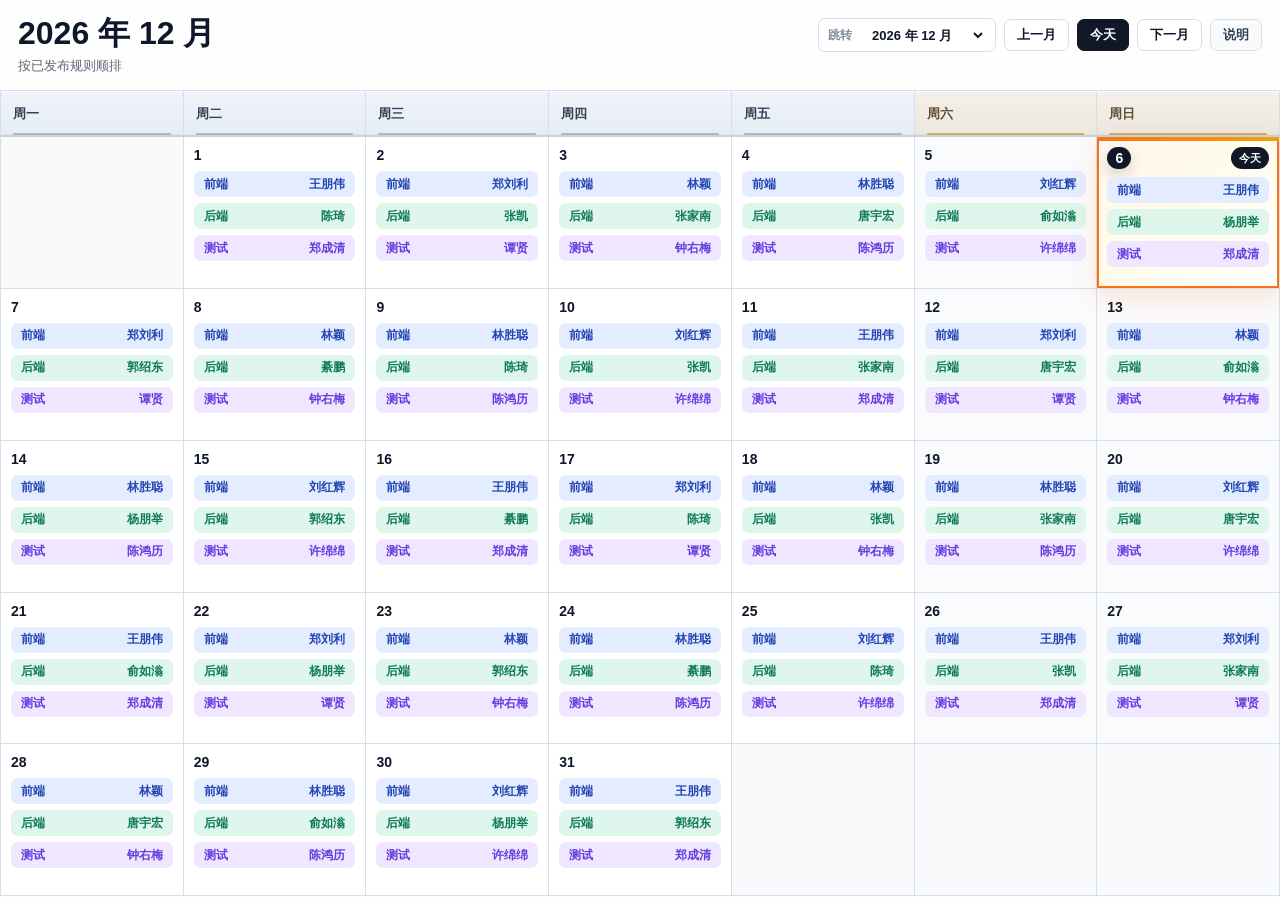
==== index.html @ 2fa2f84f "fix: align organization page copy" ====
<!DOCTYPE html>
<html lang="zh-CN">
<head>
  <meta charset="UTF-8" />
  <meta name="viewport" content="width=device-width, initial-scale=1.0" />
  <link rel="icon" href="./favicon.svg" type="image/svg+xml" />
  <title>值班排班工作台</title>
  <style>
    :root {
      --bg: #edf2f7;
      --surface: #ffffff;
      --line: #d7dee7;
      --ink: #0f172a;
      --sub: #5b6677;
      --muted: #8190a4;
      --primary: #1f5eff;
      --primary-soft: #e4ecff;
      --success: #12966a;
      --success-soft: #def6ec;
      --violet: #7b4fe0;
      --violet-soft: #eee7ff;
      --amber: #bd7600;
      --amber-soft: #fff0d3;
      --danger: #c2413c;
      --danger-soft: #ffe4e1;
      --radius: 8px;
      --shadow: 0 8px 24px rgba(15, 23, 42, 0.06);
    }

    * { box-sizing: border-box; }

    html, body { min-height: 100%; }

    body {
      margin: 0;
      background: var(--bg);
      color: var(--ink);
      font-family: -apple-system, BlinkMacSystemFont, "PingFang SC", "Hiragino Sans GB", "Microsoft YaHei", sans-serif;
      letter-spacing: 0;
    }

    button, input, select, textarea {
      font: inherit;
      letter-spacing: 0;
    }

    button {
      min-height: 32px;
      border: 1px solid var(--line);
      border-radius: 7px;
      padding: 0 12px;
      background: #fff;
      color: var(--ink);
      font-size: 13px;
      font-weight: 700;
      cursor: pointer;
      white-space: nowrap;
      transition: background-color 160ms ease, border-color 160ms ease, color 160ms ease;
    }

    button:hover { background: #f6f8fb; border-color: #c7d0dd; }
    button:focus-visible, input:focus-visible, select:focus-visible, textarea:focus-visible {
      outline: 2px solid rgba(31, 94, 255, 0.34);
      outline-offset: 2px;
    }

    button.primary { background: #101828; border-color: #101828; color: #fff; }
    button.primary:hover { background: #1d2939; border-color: #1d2939; }
    button.success { background: #0f9f6e; border-color: #0f9f6e; color: #fff; }
    button.success:hover { background: #0d875f; border-color: #0d875f; }
    button:disabled {
      cursor: not-allowed;
      opacity: 0.48;
    }
    button:disabled:hover {
      background: inherit;
      border-color: var(--line);
    }
    button.loading {
      display: inline-flex;
      align-items: center;
      justify-content: center;
      gap: 8px;
      opacity: 0.78;
    }
    button.loading::before {
      content: "";
      width: 12px;
      height: 12px;
      border: 2px solid rgba(255, 255, 255, 0.42);
      border-top-color: #fff;
      border-radius: 999px;
      animation: spin 800ms linear infinite;
    }
    button.primary.loading:disabled,
    button.primary.loading:disabled:hover {
      background: #101828;
      border-color: #101828;
      color: #fff;
    }
    @keyframes spin {
      to { transform: rotate(360deg); }
    }
    @media (prefers-reduced-motion: reduce) {
      button.loading::before { animation: none; }
    }

    input, select, textarea {
      width: 100%;
      border: 1px solid var(--line);
      border-radius: 7px;
      background: #fff;
      color: var(--ink);
      font-size: 13px;
      outline: none;
    }

    input, select { height: 34px; padding: 0 10px; }
    textarea { min-height: 86px; padding: 9px 10px; line-height: 1.5; resize: vertical; }
    label { display: block; margin: 0 0 6px; color: var(--muted); font-size: 12px; font-weight: 700; }

    .wrap {
      width: 100%;
      max-width: none;
      min-height: 100dvh;
      margin: 0 auto;
      padding: 16px clamp(12px, 1.4vw, 22px);
    }

    .topbar {
      position: sticky;
      top: 12px;
      z-index: 20;
      display: flex;
      align-items: center;
      justify-content: space-between;
      gap: 16px;
      min-height: 60px;
      margin-bottom: 12px;
      padding: 14px 18px;
      border: 1px solid var(--line);
      border-radius: 12px;
      background: rgba(255, 255, 255, 0.94);
      box-shadow: var(--shadow);
      backdrop-filter: blur(10px);
    }

    .brand { display: flex; align-items: center; gap: 12px; min-width: 0; }
    .brand-mark {
      width: 30px;
      height: 30px;
      border-radius: 8px;
      display: grid;
      place-items: center;
      background: #101828;
      color: #fff;
      font-size: 12px;
      font-weight: 800;
      flex: 0 0 auto;
    }
    .brand-text { min-width: 0; }
    .brand-text .title { font-size: 17px; font-weight: 800; line-height: 1.1; }
    .brand-text .sub { margin-top: 3px; font-size: 12px; color: var(--sub); line-height: 1.35; }

    .topbar-status {
      display: flex;
      align-items: center;
      justify-content: flex-end;
      gap: 8px;
      flex-wrap: wrap;
    }

    .chip {
      height: 30px;
      padding: 0 11px;
      border-radius: 999px;
      border: 1px solid var(--line);
      background: #fff;
      display: inline-flex;
      align-items: center;
      gap: 6px;
      font-size: 12px;
      color: var(--sub);
      white-space: nowrap;
    }
    .chip strong { color: var(--ink); }
    .chip.primary { background: #eef4ff; border-color: #ccdbff; color: #2f58c7; }
    .chip.success { background: #eefbf5; border-color: #caedd9; color: #0f7e58; }
    .chip.warn { background: var(--amber-soft); border-color: #f4dc9e; color: #9a6600; }
    .chip.danger { background: var(--danger-soft); border-color: #f2b7b3; color: var(--danger); }
    .chip-button { cursor: pointer; }
    .chip-button:hover { background: #f6f8fb; border-color: #c7d0dd; }
    .chip-button.primary:hover { background: #e6efff; border-color: #b9ccff; color: #244bb4; }
    .chip-button.success:hover { background: #e4f8ee; border-color: #b8e5cd; color: #0b704e; }
    .chip-button.warn:hover { background: #ffe9b8; border-color: #edcb79; color: #805200; }
    .admin-only, .nav-link.admin-nav, #manageDetails { display: none; }
    body.admin-mode .admin-only { display: inline-flex; }
    body.admin-mode .nav-link.admin-nav { display: flex; }
    body.admin-mode #manageDetails { display: block; }

    .layout {
      display: grid;
      grid-template-columns: minmax(0, 1fr);
      gap: 12px;
      align-items: start;
    }
    body.admin-mode .layout { grid-template-columns: 224px minmax(0, 1fr); }

    .panel, .card {
      border: 1px solid var(--line);
      border-radius: var(--radius);
      background: rgba(255, 255, 255, 0.92);
      box-shadow: var(--shadow);
      overflow: hidden;
      min-width: 0;
    }

    .side {
      display: none;
      position: sticky;
      top: 88px;
    }
    body.admin-mode .side { display: block; }

    body:not(.admin-mode) .topbar { display: none; }
    body:not(.admin-mode) .wrap { padding: 0; }
    body:not(.admin-mode) .main { gap: 0; }
    body:not(.admin-mode) .schedule-shell {
      min-height: 100dvh;
      border: 0;
      border-radius: 0;
      box-shadow: none;
    }
    body:not(.admin-mode) .calendar-grid {
      min-height: calc(100dvh - 94px);
    }
    body:not(.admin-mode) .day-cell {
      min-height: max(118px, calc((100dvh - 142px) / var(--calendar-weeks)));
    }

    .section {
      padding: 13px 13px 12px;
      border-bottom: 1px solid #e3e8ef;
    }
    .section:last-child { border-bottom: 0; }
    .section-title {
      margin: 0 0 8px;
      color: var(--muted);
      font-size: 12px;
      font-weight: 800;
    }

    .nav { display: grid; gap: 6px; }
    .nav-link {
      width: 100%;
      height: 36px;
      border: 1px solid transparent;
      background: transparent;
      display: flex;
      align-items: center;
      justify-content: space-between;
      color: var(--ink);
      font-size: 13px;
      font-weight: 700;
    }
    .nav-link strong { color: var(--sub); font-weight: 700; }
    .nav-link.active { background: #f1f5fb; border-color: #d9e2ef; }

    .mini-grid { display: grid; gap: 8px; }
    .mini-row {
      display: flex;
      align-items: center;
      justify-content: space-between;
      gap: 10px;
      color: var(--sub);
      font-size: 13px;
      line-height: 1.35;
    }
    .mini-row strong { color: var(--ink); }

    .field-grid {
      display: grid;
      grid-template-columns: 1fr 1fr;
      gap: 10px;
      margin-bottom: 10px;
    }

    .action-grid { display: grid; gap: 8px; }
    .button-row { display: flex; flex-wrap: wrap; gap: 8px; }

    details.config { border-top: 1px solid #e3e8ef; }
    details.config summary {
      list-style: none;
      cursor: pointer;
      padding: 12px 13px;
      color: var(--ink);
      font-size: 13px;
      font-weight: 800;
      display: flex;
      align-items: center;
      justify-content: space-between;
    }
    details.config summary::-webkit-details-marker { display: none; }
    details.config summary::after { content: "展开"; color: var(--sub); font-size: 12px; font-weight: 700; }
    details.config[open] summary::after { content: "收起"; }

    .config-tip {
      margin: 0 13px 12px;
      padding: 10px 11px;
      border: 1px solid #d5e3ff;
      border-radius: var(--radius);
      background: #f5f8ff;
      color: #395783;
      font-size: 12px;
      line-height: 1.5;
    }

    .team-box {
      margin: 0 13px 12px;
      padding: 11px;
      border: 1px solid #dfe5ee;
      border-radius: var(--radius);
      background: #fbfcfe;
    }
    .team-box h3 { margin: 0 0 10px; font-size: 13px; line-height: 1.2; }
    .team-box label:not(:first-of-type) { margin-top: 8px; }

    .manage-workbench {
      display: none;
      overflow: visible;
      scroll-margin-top: 96px;
    }
    .manage-workbench.visible { display: block; }
    .confirm-workbench {
      display: none;
      overflow: visible;
      scroll-margin-top: 96px;
    }
    .confirm-workbench.visible { display: block; }
    .team-config {
      padding: 14px;
      display: grid;
      gap: 14px;
    }
    .team-config-head {
      display: flex;
      align-items: flex-start;
      justify-content: space-between;
      gap: 16px;
      padding-bottom: 12px;
      border-bottom: 1px solid #e3e8ef;
    }
    .team-config-head h2 {
      margin: 0;
      font-size: 18px;
      line-height: 1.2;
    }
    .team-config-head p {
      margin: 5px 0 0;
      max-width: 72ch;
      color: var(--sub);
      font-size: 13px;
      line-height: 1.5;
    }
    .team-config-actions {
      display: flex;
      align-items: center;
      justify-content: flex-end;
      gap: 8px;
      flex-wrap: wrap;
      flex: 0 0 auto;
    }
    .team-editor-grid {
      display: grid;
      grid-template-columns: repeat(3, minmax(0, 1fr));
      gap: 12px;
    }
    .team-editor {
      border: 1px solid #dfe5ee;
      border-radius: var(--radius);
      background: #fbfcfe;
      min-width: 0;
      overflow: hidden;
    }
    .team-editor-head {
      display: flex;
      align-items: center;
      justify-content: space-between;
      gap: 10px;
      padding: 12px;
      border-bottom: 1px solid #e5ebf2;
      background: #fff;
    }
    .team-title-wrap {
      display: flex;
      align-items: center;
      gap: 8px;
      min-width: 0;
    }
    .team-index {
      width: 24px;
      height: 24px;
      border-radius: 999px;
      display: grid;
      place-items: center;
      background: #101828;
      color: #fff;
      font-size: 12px;
      font-weight: 800;
      flex: 0 0 auto;
    }
    .team-title {
      overflow: hidden;
      color: var(--ink);
      font-size: 14px;
      font-weight: 800;
      line-height: 1.2;
      text-overflow: ellipsis;
      white-space: nowrap;
    }
    .team-count {
      height: 24px;
      padding: 0 8px;
      border: 1px solid #dfe5ee;
      border-radius: 999px;
      display: inline-flex;
      align-items: center;
      color: var(--sub);
      background: #f8fafc;
      font-size: 12px;
      font-weight: 800;
      white-space: nowrap;
    }
    .team-editor-body {
      padding: 12px;
      display: grid;
      gap: 11px;
    }
    .team-form-grid {
      display: grid;
      grid-template-columns: minmax(0, 1fr) minmax(128px, 0.7fr);
      gap: 10px;
    }
    .member-field { display: grid; gap: 7px; }
    .member-field textarea { display: none; }  /* 隐藏，仅作数据载体；编辑走下面的结构化列表 */
    .member-preview { display: block; border: 1px solid #e2e8f1; border-radius: 10px; background: #fff; }
    .mrow {
      display: grid; grid-template-columns: auto 1fr auto; align-items: center; gap: 6px 6px;
      padding: 7px 8px 7px 2px; border-bottom: 1px solid #eef1f5; transition: background .12s, opacity .12s;
    }
    .mrow:hover { background: #fafbfd; }
    .mrow.dragging { opacity: .4; }
    .mrow.drag-over { box-shadow: inset 0 2px 0 var(--brand, #1f5eff); }
    .mrow-grip {
      width: 22px; align-self: stretch; display: grid; place-items: center;
      color: #ccd4e0; cursor: grab; font-size: 13px; user-select: none;
    }
    .mrow-grip:active { cursor: grabbing; }
    .mrow:hover .mrow-grip { color: #8896a8; }
    .mrow-main { display: flex; align-items: center; gap: 8px; min-width: 0; }
    .mrow-order {
      width: 18px; height: 18px; border-radius: 999px; flex: 0 0 auto;
      background: #eef4ff; color: #2f58c7; font-size: 11px; font-weight: 800;
      display: grid; place-items: center;
    }
    .mrow-name {
      flex: 1 1 auto; min-width: 40px; width: 40px; border: none; background: transparent;
      font-size: 14px; font-weight: 600; color: var(--ink); padding: 2px 0; text-overflow: ellipsis;
    }
    .mrow-name:focus { outline: none; box-shadow: inset 0 -1px 0 var(--brand, #1f5eff); }
    .mrow-id {
      flex: 0 0 auto; font-size: 11px; font-weight: 700; padding: 2px 8px; border-radius: 999px;
      border: 1px solid #d7dee7; background: #f4f7fb; color: #8090a3; cursor: pointer; white-space: nowrap;
      transition: background .15s, color .15s, border-color .15s;
    }
    .mrow-id.on { background: #def6ec; border-color: #b7e6d2; color: #12966a; }
    .mrow-del {
      width: 26px; height: 26px; border-radius: 6px; border: 1px solid transparent;
      background: transparent; cursor: pointer; color: #8896a8; font-size: 13px; line-height: 1;
      display: grid; place-items: center; transition: background .12s, color .12s;
    }
    .mrow-del:hover { background: #fbecec; color: #c0392b; }
    .mrow-id-edit { grid-column: 1 / -1; padding-left: 28px; }
    .mrow-id-edit[hidden] { display: none; }
    .mrow-oid {
      width: 100%; box-sizing: border-box; font-size: 12px;
      font-family: ui-monospace, SFMono-Regular, Menlo, monospace;
      padding: 5px 8px; border: 1px solid #d7dee7; border-radius: 6px; color: #5b6577;
    }
    .mrow-empty { padding: 16px 12px; text-align: center; color: #8090a3; font-size: 13px; }
    .mrow-add { display: flex; gap: 6px; padding: 9px 8px; }
    .mrow-addname { flex: 1; min-width: 0; font-size: 13px; padding: 7px 10px; border: 1px solid #d7dee7; border-radius: 7px; }
    .mrow-addname:focus { outline: none; border-color: var(--brand, #1f5eff); box-shadow: 0 0 0 3px rgba(31,94,255,.1); }
    .mrow-addbtn {
      font-size: 13px; font-weight: 700; padding: 7px 16px; border-radius: 7px; white-space: nowrap;
      border: 1px solid var(--brand, #1f5eff); background: var(--brand, #1f5eff); color: #fff; cursor: pointer;
      transition: background .12s;
    }
    .mrow-addbtn:hover { background: #1a52e0; }
    .member-chip {
      min-height: 24px;
      max-width: 100%;
      padding: 3px 8px 3px 4px;
      border: 1px solid #dfe5ee;
      border-radius: 999px;
      background: #fff;
      display: inline-flex;
      align-items: center;
      gap: 6px;
      color: var(--ink);
      font-size: 12px;
      font-weight: 700;
      line-height: 1.2;
    }
    .member-order {
      width: 17px;
      height: 17px;
      border-radius: 999px;
      display: grid;
      place-items: center;
      background: #eef4ff;
      color: #2f58c7;
      font-size: 11px;
      font-weight: 800;
      flex: 0 0 auto;
    }
    .member-id-mark {
      padding: 2px 5px;
      border-radius: 999px;
      background: #e7f7ef;
      color: #0f7b55;
      font-size: 10px;
      font-weight: 800;
    }
    .empty-preview {
      color: var(--muted);
      font-size: 12px;
      line-height: 1.5;
    }
    .inline-help {
      margin: 0;
      color: var(--muted);
      font-size: 12px;
      line-height: 1.45;
    }
    .status-strip {
      min-height: 38px;
      padding: 9px 11px;
      border: 1px solid #f4dc9e;
      border-radius: var(--radius);
      background: var(--amber-soft);
      color: #805200;
      display: flex;
      align-items: center;
      justify-content: space-between;
      gap: 12px;
      font-size: 12px;
      line-height: 1.45;
    }
    .status-strip strong { color: #5f3b00; }
    .status-strip.success {
      border-color: #caedd9;
      background: #eefbf5;
      color: #0f7e58;
    }
    .status-strip.success strong { color: #0b704e; }
    .status-strip.danger {
      border-color: #f2b7b3;
      background: var(--danger-soft);
      color: var(--danger);
    }
    .status-strip.danger strong { color: var(--danger); }
    .confirm-layout {
      padding: 14px;
      display: grid;
      grid-template-columns: minmax(0, 1fr) 286px;
      gap: 14px;
      align-items: start;
    }
    .confirm-main {
      display: grid;
      gap: 12px;
      min-width: 0;
    }
    .confirm-head {
      display: flex;
      align-items: flex-start;
      justify-content: space-between;
      gap: 16px;
      padding-bottom: 12px;
      border-bottom: 1px solid #e3e8ef;
    }
    .confirm-head h2 {
      margin: 0;
      font-size: 18px;
      line-height: 1.2;
    }
    .confirm-head p {
      margin: 5px 0 0;
      max-width: 68ch;
      color: var(--sub);
      font-size: 13px;
      line-height: 1.5;
    }
    .confirm-grid {
      display: grid;
      grid-template-columns: 330px minmax(0, 1fr);
      gap: 12px;
      align-items: start;
    }
    .review-box, .publish-box {
      border: 1px solid #dfe5ee;
      border-radius: var(--radius);
      background: #fbfcfe;
      overflow: hidden;
      min-width: 0;
    }
    .review-box h3, .publish-box h3 {
      margin: 0;
      padding: 12px;
      border-bottom: 1px solid #e5ebf2;
      background: #fff;
      font-size: 14px;
      line-height: 1.2;
    }
    .review-body, .publish-body {
      padding: 12px;
      display: grid;
      gap: 10px;
    }
    .team-review {
      display: grid;
      gap: 8px;
    }
    .team-review-row {
      padding: 9px 0;
      border-bottom: 1px solid #edf1f5;
      display: grid;
      gap: 5px;
    }
    .team-review-row:last-child { border-bottom: 0; }
    .team-review-row strong {
      display: flex;
      align-items: center;
      justify-content: space-between;
      gap: 8px;
      font-size: 13px;
    }
    .team-review-row span {
      color: var(--sub);
      font-size: 12px;
      line-height: 1.45;
    }
    .mini-calendar {
      display: grid;
      grid-template-columns: repeat(7, minmax(0, 1fr));
      border-top: 1px solid var(--line);
      border-left: 1px solid var(--line);
      background: #fff;
    }
    .mini-calendar-head, .mini-calendar-cell {
      border-right: 1px solid var(--line);
      border-bottom: 1px solid var(--line);
      min-width: 0;
    }
    .mini-calendar-head {
      padding: 7px 6px;
      background: #f5f7fa;
      color: var(--muted);
      text-align: center;
      font-size: 11px;
      font-weight: 800;
    }
    .mini-calendar-cell {
      min-height: 58px;
      padding: 6px;
      color: var(--sub);
      font-size: 11px;
      line-height: 1.35;
    }
    .mini-calendar-cell.empty { background: #f8fafc; }
    .mini-calendar-empty {
      grid-column: 1 / -1;
      min-height: 150px;
      padding: 28px 16px;
      border-right: 1px solid var(--line);
      border-bottom: 1px solid var(--line);
      display: grid;
      place-items: center;
      color: var(--muted);
      font-size: 13px;
      text-align: center;
      line-height: 1.5;
    }
    .mini-calendar-cell strong {
      display: block;
      margin-bottom: 3px;
      color: var(--ink);
      font-size: 12px;
    }
    .mini-calendar-lines {
      display: grid;
      gap: 2px;
    }
    .publish-note {
      margin: 0;
      color: var(--sub);
      font-size: 12px;
      line-height: 1.5;
    }

    .message {
      display: none;
      margin-top: 10px;
      padding: 9px 10px;
      border-radius: 7px;
      font-size: 12px;
      line-height: 1.45;
    }
    .message.info { color: #1d4ed8; background: #eef4ff; border: 1px solid #d5e3ff; }
    .message.error { color: #9f1f18; background: #fff1f0; border: 1px solid #ffc8c3; }
    .message.ok { color: #0e6f4f; background: #eefbf5; border: 1px solid #c4ecd9; }

    .main {
      display: grid;
      gap: 12px;
      min-width: 0;
    }

    .schedule-shell {
      min-height: calc(100dvh - 104px);
      display: flex;
      flex-direction: column;
      overflow: hidden;
    }

    .main-header {
      padding: 16px 18px 14px;
      display: flex;
      align-items: flex-start;
      justify-content: space-between;
      gap: 16px;
    }
    .main-header h1 {
      margin: 0;
      font-size: 32px;
      line-height: 1.1;
      letter-spacing: 0;
    }
    .main-header p {
      margin: 6px 0 0;
      color: var(--sub);
      font-size: 13px;
      line-height: 1.45;
    }
    .header-controls {
      display: flex;
      align-items: center;
      justify-content: flex-end;
      gap: 8px;
      flex-wrap: wrap;
      padding-top: 2px;
    }
    .principles-button {
      background: #f8fafc;
      color: #334155;
    }
    .principles-button:hover {
      background: #eef4ff;
      border-color: #c8d8ff;
      color: #244bb4;
    }
    .month-jump {
      display: inline-flex;
      align-items: center;
      gap: 8px;
      min-height: 34px;
      padding: 0 9px;
      border: 1px solid var(--line);
      border-radius: 7px;
      background: #fff;
      color: var(--muted);
      font-size: 12px;
      font-weight: 800;
    }
    .month-jump select {
      width: 126px;
      height: 30px;
      padding: 0 8px;
      border: 0;
      background: transparent;
      color: var(--ink);
      font-weight: 700;
    }

    .schedule-shell .calendar-scroll {
      flex: 1;
      min-height: 0;
    }

    .calendar-grid {
      --calendar-weeks: 6;
      display: grid;
      grid-template-columns: repeat(7, minmax(0, 1fr));
      min-height: calc(100dvh - 206px);
      border-top: 1px solid var(--line);
      border-left: 1px solid var(--line);
      background: #fff;
    }
    .week-head, .day-cell {
      border-right: 1px solid var(--line);
      border-bottom: 1px solid var(--line);
    }
    .week-head {
      position: relative;
      min-height: 46px;
      padding: 13px 12px 11px;
      border-bottom: 2px solid #c7d2df;
      background: linear-gradient(180deg, #eef3f8 0%, #e6edf5 100%);
      color: #344256;
      display: flex;
      align-items: center;
      font-size: 13px;
      font-weight: 900;
      box-shadow: inset 0 1px 0 rgba(255, 255, 255, 0.82), inset 0 -1px 0 rgba(15, 23, 42, 0.04);
    }
    .week-head::after {
      content: "";
      position: absolute;
      left: 12px;
      right: 12px;
      bottom: 0;
      height: 2px;
      border-radius: 999px;
      background: #516173;
      opacity: 0.36;
    }
    .week-head.weekend {
      background: linear-gradient(180deg, #f4f0e8 0%, #ece7df 100%);
      color: #614d35;
    }
    .week-head.weekend::after {
      background: #bd7600;
      opacity: 0.52;
    }
    .day-cell {
      position: relative;
      min-height: max(110px, calc((100dvh - 252px) / var(--calendar-weeks)));
      padding: 10px;
      background: #fff;
    }
    .day-cell.empty { background: #f8fafc; }
    .day-cell.weekend { background: #fafbfd; }
    .day-cell.today {
      z-index: 1;
      background: linear-gradient(135deg, #fff7ed 0%, #fffbeb 46%, #ffffff 100%);
      box-shadow: inset 0 0 0 2px #f97316, 0 10px 24px rgba(249, 115, 22, 0.16);
    }
    .day-cell.today::before {
      content: "";
      position: absolute;
      top: 0;
      left: 0;
      right: 0;
      height: 4px;
      background: linear-gradient(90deg, #f97316, #f59e0b);
    }
    .day-num {
      display: flex;
      align-items: center;
      justify-content: space-between;
      gap: 8px;
      margin-bottom: 8px;
      font-size: 14px;
      font-weight: 800;
      color: var(--ink);
    }
    .day-cell.today .day-num { color: #7c2d12; }
    .day-cell.today .day-num > span:first-child {
      min-width: 24px;
      height: 22px;
      padding: 0 7px;
      display: inline-flex;
      align-items: center;
      justify-content: center;
      border-radius: 999px;
      background: #101828;
      color: #fff;
      box-shadow: 0 5px 14px rgba(16, 24, 40, 0.18);
    }
    .today-tag {
      display: inline-flex;
      align-items: center;
      justify-content: center;
      height: 22px;
      padding: 0 8px;
      border-radius: 999px;
      background: #101828;
      color: #fff;
      font-size: 11px;
      font-weight: 800;
    }
    .duty-list { display: grid; gap: 6px; }
    .pill {
      min-height: 26px;
      border-radius: 7px;
      padding: 0 10px;
      display: flex;
      align-items: center;
      justify-content: space-between;
      gap: 8px;
      font-size: 12px;
      font-weight: 800;
      white-space: nowrap;
      overflow: hidden;
    }
    .pill span:last-child {
      overflow: hidden;
      text-overflow: ellipsis;
    }

    .admin-summary { display: none; }

    .summary-panel {
      padding: 12px 13px;
    }
    .summary-panel h2 {
      margin: 0 0 10px;
      font-size: 14px;
      line-height: 1.2;
    }

    .summary-table {
      width: 100%;
      border-collapse: collapse;
      font-size: 12px;
    }
    .summary-table td {
      padding: 8px 0;
      border-bottom: 1px solid #edf1f5;
      color: var(--sub);
      vertical-align: top;
    }
    .summary-table td:first-child { width: 84px; color: var(--ink); font-weight: 800; }
    .summary-table td:last-child {
      color: var(--ink);
    }
    .summary-table tr:last-child td { border-bottom: 0; }
    .summary-members {
      display: flex;
      flex-wrap: wrap;
      gap: 6px;
      justify-content: flex-start;
    }
    .summary-member {
      min-height: 24px;
      padding: 3px 8px;
      border: 1px solid #dfe5ee;
      border-radius: 999px;
      background: #f8fafc;
      display: inline-flex;
      align-items: center;
      gap: 7px;
      color: var(--sub);
      font-size: 12px;
      line-height: 1.2;
      white-space: nowrap;
    }
    .summary-member strong { color: var(--ink); }

    .hint {
      margin: 0 0 8px;
      color: var(--sub);
      font-size: 12px;
      line-height: 1.45;
    }
    .status-line, .rail-item {
      display: flex;
      align-items: center;
      justify-content: space-between;
      gap: 10px;
      padding: 8px 0;
      border-bottom: 1px solid #edf1f5;
      color: var(--sub);
      font-size: 12px;
      line-height: 1.4;
    }
    .status-line:last-child, .rail-item:last-child { border-bottom: 0; }
    .status-line strong, .rail-item strong { color: var(--ink); }
    .dot {
      width: 8px;
      height: 8px;
      border-radius: 999px;
      display: inline-block;
      margin-right: 8px;
      vertical-align: middle;
    }
    .note {
      display: flex;
      align-items: flex-start;
      gap: 8px;
      padding: 6px 0;
      color: var(--sub);
      font-size: 12px;
      line-height: 1.45;
    }
    .bullet {
      width: 7px;
      height: 7px;
      border-radius: 999px;
      margin-top: 5px;
      flex: 0 0 auto;
    }
    .blue { background: var(--primary); }
    .green { background: var(--success); }
    .violet { background: var(--violet); }
    .amber { background: var(--amber); }

    .about {
      display: none;
      padding: 20px;
      line-height: 1.7;
      color: var(--sub);
      font-size: 14px;
    }
    .about.visible { display: block; }
    .about h2 { margin: 0 0 10px; color: var(--ink); font-size: 22px; line-height: 1.2; }
    .about h3 { margin: 18px 0 8px; color: var(--ink); font-size: 15px; }
    .about p { margin: 0 0 10px; max-width: 72ch; }
    .about ul { margin: 0 0 12px; padding-left: 1.2em; max-width: 78ch; }
    .about a {
      color: #1f5eff;
      font-weight: 800;
      text-decoration: none;
    }
    .about a:hover { text-decoration: underline; }
    .about code {
      padding: 2px 5px;
      border-radius: 5px;
      background: #f1f5fb;
      color: var(--ink);
    }

    .principles-dialog {
      width: min(660px, calc(100vw - 32px));
      max-height: min(760px, calc(100dvh - 48px));
      border: 1px solid #cfd8e6;
      border-radius: 12px;
      padding: 0;
      background: #ffffff;
      color: var(--ink);
      box-shadow: 0 24px 72px rgba(15, 23, 42, 0.28);
      overflow: hidden;
    }
    .principles-dialog::backdrop {
      background: rgba(15, 23, 42, 0.42);
      backdrop-filter: blur(2px);
    }
    .principles-dialog-head {
      padding: 18px 20px 15px;
      border-bottom: 1px solid #e4ebf4;
      background: linear-gradient(180deg, #f8fbff 0%, #eef4fb 100%);
      display: flex;
      align-items: flex-start;
      justify-content: space-between;
      gap: 16px;
    }
    .principles-kicker {
      display: block;
      margin-bottom: 6px;
      color: #526071;
      font-size: 12px;
      font-weight: 900;
    }
    .principles-dialog h2 {
      margin: 0;
      font-size: 24px;
      line-height: 1.15;
      letter-spacing: 0;
    }
    .principles-dialog-close {
      width: 34px;
      min-height: 34px;
      padding: 0;
      border-radius: 999px;
      font-size: 20px;
      line-height: 1;
    }
    .principles-dialog-body {
      padding: 18px 20px 20px;
      display: grid;
      gap: 16px;
      overflow: auto;
      max-height: calc(min(760px, 100dvh - 48px) - 78px);
    }
    .principles-dialog section {
      padding-left: 14px;
      border-left: 3px solid #9bbcff;
    }
    .principles-dialog section:nth-child(2) { border-left-color: #19a974; }
    .principles-dialog section:nth-child(3) { border-left-color: #a78bfa; }
    .principles-dialog h3 {
      margin: 0 0 7px;
      color: var(--ink);
      font-size: 15px;
      line-height: 1.25;
    }
    .principles-dialog p {
      margin: 0;
      color: var(--sub);
      font-size: 13px;
      line-height: 1.65;
    }
    .principles-dialog p + p { margin-top: 7px; }
    .principles-dialog code {
      padding: 2px 5px;
      border-radius: 5px;
      background: #eef4fb;
      color: var(--ink);
      font-size: 12px;
    }
    .toast {
      position: fixed;
      right: 22px;
      bottom: 22px;
      z-index: 80;
      min-width: 128px;
      max-width: min(360px, calc(100vw - 44px));
      padding: 11px 14px;
      border: 1px solid #c4ecd9;
      border-radius: var(--radius);
      background: #eefbf5;
      color: #0e6f4f;
      box-shadow: 0 12px 28px rgba(15, 23, 42, 0.16);
      font-size: 13px;
      font-weight: 800;
      opacity: 0;
      transform: translateY(10px);
      pointer-events: none;
      transition: opacity 160ms ease, transform 160ms ease;
    }
    .toast.visible { opacity: 1; transform: translateY(0); }
    .toast.error { border-color: #ffc8c3; background: #fff1f0; color: #9f1f18; }

    @media (max-width: 1280px) {
      .layout, body.admin-mode .layout, body.admin-mode.confirm-mode .layout { grid-template-columns: 1fr; }
      .side, .inspector { position: static; }
      .team-editor-grid { grid-template-columns: repeat(2, minmax(0, 1fr)); }
      .confirm-layout, .confirm-grid { grid-template-columns: 1fr; }
    }

    @media (max-width: 760px) {
      body { overflow-x: hidden; }
      .wrap { padding: 10px; }
      .topbar { position: static; align-items: flex-start; flex-direction: column; }
      .topbar-status { width: 100%; justify-content: flex-start; }
      .chip { max-width: 100%; }
      .field-grid { grid-template-columns: 1fr; }
      .team-config-head { display: grid; }
      .team-config-actions { justify-content: flex-start; }
      .confirm-head { display: grid; }
      .team-editor-grid, .team-form-grid { grid-template-columns: 1fr; }
      .layout, .main, .panel, .card, .calendar-scroll { max-width: 100%; min-width: 0; }
      .main-header { flex-direction: column; }
      .header-controls { justify-content: flex-start; }
      .calendar-grid { min-width: 720px; }
      .calendar-scroll { overflow-x: auto; }
    }

    @media (prefers-reduced-motion: reduce) {
      *, *::before, *::after {
        transition-duration: 0.01ms !important;
        scroll-behavior: auto !important;
      }
    }

    @media print {
      body { background: #fff; }
      .topbar, .side, .inspector, .copy-actions, .about { display: none !important; }
      .wrap { max-width: none; padding: 0; }
      .layout { display: block; }
      .card { box-shadow: none; border: 0; }
      .main-header { padding: 0 0 12px; }
    }
  </style>
</head>
<body>
  <div class="wrap">
    <header class="topbar">
      <div class="brand">
        <div class="brand-mark">值</div>
        <div class="brand-text">
          <div class="title">值班排班工作台</div>
          <div class="sub" id="brandSub">公开查看 · 排班数据来自仓库</div>
        </div>
      </div>
      <div class="topbar-status">
        <button class="chip chip-button primary admin-only" id="repoChip" type="button" title="打开 GitHub 设置"><strong>仓库</strong> · 待读取</button>
        <button class="chip chip-button success admin-only" id="tokenChip" type="button" title="打开 GitHub 设置"><strong>token</strong> · 未配置</button>
        <button class="chip chip-button warn admin-only" id="saveChip" type="button" title="打开发布操作"><strong>待发布</strong> · 本机已生成</button>
      </div>
    </header>

    <div class="layout">
      <aside class="panel side">
        <div class="section">
          <div class="section-title">视图</div>
          <div class="nav">
            <button class="nav-link active" type="button" data-view="schedule"><span>排班表</span><strong>当前月</strong></button>
            <button class="nav-link" type="button" data-view="about"><span>系统介绍</span><strong>README</strong></button>
            <button class="nav-link admin-nav" type="button" data-view="manage"><span>修改名单</span><strong>编辑</strong></button>
          </div>
        </div>

        <input id="year" type="hidden" />
        <input id="month" type="hidden" />
        <div class="message error" id="errorBox"></div>
        <div class="message ok" id="okBox"></div>

        <details class="config" id="manageDetails">
          <summary>GitHub 设置</summary>
          <p class="config-tip">团队成员只看公开页，不需要 token。负责人在可信电脑配置一次 token；发布排班时会提交到 GitHub，自动留下历史记录。</p>
          <div class="team-box" id="githubBox">
            <h3>GitHub 设置</h3>
            <label for="repoSlug">仓库</label>
            <input id="repoSlug" placeholder="Drizeele2026/work" />
            <label for="githubToken">GitHub Token</label>
            <input id="githubToken" type="password" placeholder="Fine-grained PAT，只存本机" />
            <p class="hint">发布到公开页时会用到。权限只勾这个仓库的 <code>Contents: Read and write</code>。</p>
            <div class="button-row">
              <button class="primary" id="saveGithubBtn" type="button">保存到本机</button>
              <button id="clearGithubBtn" type="button">清除 token</button>
            </div>
            <div class="message info" id="githubMessage"></div>
          </div>
        </details>
      </aside>

      <main class="main">
        <section class="card schedule-shell" id="scheduleView">
          <div class="main-header">
            <div>
              <h1 id="calendarTitle">排班表</h1>
              <p id="calendarSubtitle">当前月 · 公开视图</p>
            </div>
            <div class="header-controls">
              <div class="month-jump">
                <span>跳转</span>
                <select id="monthPicker" title="切换月份"></select>
              </div>
              <button id="prevMonthBtn" type="button">上一月</button>
              <button class="primary" id="todayMonthBtn" type="button">今天</button>
              <button id="nextMonthBtn" type="button">下一月</button>
              <button class="principles-button" id="principlesBtn" type="button" title="查看排班说明">说明</button>
            </div>
          </div>
          <div class="calendar-scroll">
            <div class="calendar-grid" id="calendarGrid"></div>
          </div>
        </section>

        <section class="card manage-workbench" id="manageView">
          <div class="team-config">
            <div class="team-config-head">
              <div>
                <h2>维护值班规则</h2>
                <p>按真实值班顺序维护团队名单。发布后从今天开始使用新规则，今天之前的排班不主动改变。</p>
              </div>
              <div class="team-config-actions">
                <button class="primary" id="teamNextActionBtn" type="button">发布到公开页</button>
              </div>
            </div>
            <div class="status-strip" id="teamConfigStatus">
              <span><strong>名单还没发布</strong> · 改动只保存在本机，公开页不会变化。</span>
              <span>下一步：发布到公开页</span>
            </div>
            <div class="message info" id="teamPublishMessage"></div>

            <div class="team-editor-grid">
              <section class="team-editor">
                <div class="team-editor-head">
                  <div class="team-title-wrap">
                    <span class="team-index">1</span>
                    <strong class="team-title" id="team1Title">前端</strong>
                  </div>
                  <span class="team-count" id="team1Count">0 人</span>
                </div>
                <div class="team-editor-body">
                  <div class="team-form-grid">
                    <div>
                      <label for="team1Name">团队名称</label>
                      <input id="team1Name" />
                    </div>
                  </div>
                  <div class="member-field">
                    <label for="team1Members">成员名单</label>
                    <textarea id="team1Members" spellcheck="false"></textarea>
                    <p class="inline-help">每行一个成员；需要飞书 @ 时写成：姓名 | 飞书OpenID。没写 ID 也会正常提醒。</p>
                  </div>
                  <div class="member-preview" id="team1Preview"></div>
                </div>
              </section>

              <section class="team-editor">
                <div class="team-editor-head">
                  <div class="team-title-wrap">
                    <span class="team-index">2</span>
                    <strong class="team-title" id="team2Title">后端</strong>
                  </div>
                  <span class="team-count" id="team2Count">0 人</span>
                </div>
                <div class="team-editor-body">
                  <div class="team-form-grid">
                    <div>
                      <label for="team2Name">团队名称</label>
                      <input id="team2Name" />
                    </div>
                  </div>
                  <div class="member-field">
                    <label for="team2Members">成员名单</label>
                    <textarea id="team2Members" spellcheck="false"></textarea>
                    <p class="inline-help">成员顺序会影响后续日期分配；要换顺序，直接调整文本行。</p>
                  </div>
                  <div class="member-preview" id="team2Preview"></div>
                </div>
              </section>

              <section class="team-editor">
                <div class="team-editor-head">
                  <div class="team-title-wrap">
                    <span class="team-index">3</span>
                    <strong class="team-title" id="team3Title">测试</strong>
                  </div>
                  <span class="team-count" id="team3Count">0 人</span>
                </div>
                <div class="team-editor-body">
                  <div class="team-form-grid">
                    <div>
                      <label for="team3Name">团队名称</label>
                      <input id="team3Name" />
                    </div>
                  </div>
                  <div class="member-field">
                    <label for="team3Members">成员名单</label>
                    <textarea id="team3Members" spellcheck="false"></textarea>
                    <p class="inline-help">下面的标签用来核对顺序；带“已配ID”的人会在飞书里被真正 @。</p>
                  </div>
                  <div class="member-preview" id="team3Preview"></div>
                </div>
              </section>
            </div>
          </div>
        </section>

        <section class="card admin-summary" id="adminSummaryView">
          <div class="summary-panel">
            <div>
              <h2>当前展示月汇总</h2>
              <table class="summary-table" id="summaryTable"></table>
            </div>
            <div class="copy-actions">
              <h2>复制 / 打印</h2>
              <div class="action-grid">
                <button class="primary" id="copyMonthGridBtn" type="button">复制月历网格</button>
                <button id="printBtn" type="button">打印 / 导出 PDF</button>
              </div>
            </div>
          </div>
        </section>

        <section class="card about" id="aboutView">
          <h2>这个工具怎么工作</h2>
          <p>它是一个零后端的值班排班页面。公开成员打开页面直接看排班，负责人本地配置好 token 后，再把排班数据写回 GitHub 仓库里的文件。</p>
          <h3>数据放在哪里</h3>
          <ul>
            <li>页面文件是 <code>index.html</code>。</li>
            <li>组织索引放在 <code>data/organizations.json</code>，当前组织排班放在 <code>data/orgs/{slug}/schedule.json</code>。</li>
            <li>介绍内容可以放在 <code>data/about.md</code>，后续再接页面渲染。</li>
            <li>仓库地址是 <a href="https://github.com/Drizeele2026/work" target="_blank" rel="noopener noreferrer">Drizeele2026/work</a>。</li>
          </ul>
          <h3>排班规则</h3>
          <p>每个团队独立排班，按成员名单顺序循环。负责人只维护团队名称和成员名单，系统会按已发布规则继续顺排。</p>
          <p>排班按自然日连续推进，周一到周日都算一天，不跳过周六周日。查看后续月份时，会沿用当前规则继续往后推，不会每个月重新从第一个人开始。</p>
          <h3>为什么这样排</h3>
          <p>核心目标是公平，而且规则要透明。顺序轮转让每个人都按同一条队列往前走，人数不能整除月份天数时，最多也只是相差 1 天。</p>
          <p>周六周日也放在同一条自然日队列里，周末值班会随着日期一起往后滚。这样大家都有份，不会固定压在几个人身上，也不会有人长期避开周末。</p>
          <p>跨月继续接龙也是同一个原因。如果每个月都从第一个人重新开始，月初、月末和周末容易反复落到同一批人身上。连续推算可以把这种偏差摊开。</p>
          <h3>系统实现原理</h3>
          <p>这个工具不需要服务器。公开页直接读取仓库里的排班文件，团队成员打开链接就能看，不需要登录，也不需要配置 token。</p>
          <p>需要改排班时，只有负责人进入管理地址，在可信电脑上配置一次 GitHub PAT。点击发布时，本质上就是把当前组织的排班文件写回 <code>data/orgs/{slug}/schedule.json</code>。</p>
          <p>GitHub Pages 负责托管公开页和管理页；GitHub Actions 负责跑自动提醒；提醒规则写在 <code>.github/workflows/duty-reminder.yml</code> 这个 workflow 里。</p>
          <p>所以仓库就是持久化存储，commit 就是保存记录。每次修改都有提交历史，出了问题可以对比、追溯，也可以回滚。</p>
          <h3>当前版本</h3>
          <p>这版把普通查看和管理页面分开。团队成员看排班和复制内容，负责人使用单独管理地址改成员、重排后续月份和保存。</p>
        </section>
      </main>

    </div>
  </div>
  <dialog class="principles-dialog" id="principlesDialog" aria-labelledby="principlesDialogTitle">
    <div class="principles-dialog-head">
      <div>
        <span class="principles-kicker">排班系统</span>
        <h2 id="principlesDialogTitle">排班说明</h2>
      </div>
      <button class="principles-dialog-close" id="principlesCloseBtn" type="button" aria-label="关闭排班说明">&times;</button>
    </div>
    <div class="principles-dialog-body">
      <section>
        <h3>排班规则</h3>
        <p>每个团队独立排班，按成员名单顺序循环。负责人只维护团队名称和成员名单，系统会按已发布规则继续顺排。</p>
        <p>排班按自然日连续推进，周一到周日都算一天，不跳过周六周日。发布新规则后，只会影响当天和后面的日期。</p>
      </section>
      <section>
        <h3>为什么公平</h3>
        <p>顺序轮转让每个人都按同一条队列往前走，人数不能整除月份天数时，最多也只是相差 1 天。</p>
        <p>周六周日也放在同一条自然日队列里，周末值班会随着日期一起滚动，大家都有份，不会固定压在几个人身上。</p>
      </section>
      <section>
        <h3>系统实现原理</h3>
        <p>这个工具没有服务器。公开页读取组织索引 <code>data/organizations.json</code>，再展示当前组织对应的 <code>data/orgs/{slug}/schedule.json</code>，团队成员打开链接就能看，不需要登录。</p>
        <p>负责人在管理页配置 GitHub PAT 后，点击发布会把新的排班文件提交到 GitHub。GitHub Pages 负责托管页面，GitHub Actions 按 <code>.github/workflows/duty-reminder.yml</code> 这个 workflow 跑每日提醒，commit 负责留下历史记录。</p>
      </section>
    </div>
  </dialog>
  <div class="toast" id="toast" role="status" aria-live="polite"></div>

  <script src="./member-utils.js"></script>
  <script src="./organization-utils.js"></script>
  <script src="./schedule-utils.js"></script>
  <script>
    const weekdayNames = ["周一", "周二", "周三", "周四", "周五", "周六", "周日"];
    const weekdayNamesByDate = ["周日", "周一", "周二", "周三", "周四", "周五", "周六"];
    const teamColors = [
      { name: "blue", bg: "#e4ecff", text: "#2446b3" },
      { name: "green", bg: "#def6ec", text: "#0f7b55" },
      { name: "violet", bg: "#eee7ff", text: "#663bdf" }
    ];
    const teamColorMap = Object.fromEntries(teamColors.map((color) => [color.name, color]));

    const DEFAULT_CONFIG = {
      team1Name: "前端",
      team1Members: ["郑刘利", "林颖", "林胜聪", "刘红辉", "方思琪"],
      team2Name: "后端",
      team2Members: ["綦鹏", "陈琦", "张凯", "张家南", "李尚忠", "俞如滃", "杨朋举", "郭绍东"],
      team3Name: "测试",
      team3Members: ["许绵绵", "郑成清", "谭贤", "钟右梅"]
    };

    const $ = (id) => document.getElementById(id);
    const memberUtils = window.DutyRosterMembers;
    const orgUtils = window.DutyRosterOrganizations;
    const scheduleUtils = window.DutyRosterSchedule;
    const LS_TOKEN = "duty-roster-token";
    const LS_REPO = "duty-roster-repo";
    const LS_TEAM_CONFIG = "duty-roster-team-config";
    const DEFAULT_REPO = "Drizeele2026/work";
    const ORGANIZATIONS_FILE = orgUtils.ORGANIZATIONS_PATH;
    const API_BASE = "https://api.github.com";
    const PUBLISH_LOADING_MIN_MS = 800;
    let pendingMonth = null;
    let persistedMonth = null;
    let lastGeneratedMonthGridHTML = "";
    let lastGeneratedMonthGridPlain = "";
    let lastSummary = [];
    let githubState = { repoSlug: DEFAULT_REPO, token: "" };
    let lastGeneratedState = null;
    let currentView = isAdminRoute() ? "manage" : "schedule";
    let teamConfigDirty = false;
    let teamConfigSavedAt = null;
    let confirmationReady = false;
    let organizationIndexDocument = null;
    let currentOrganization = null;
    let remoteScheduleDocument = null;

    function pad2(num) {
      return String(num).padStart(2, "0");
    }

    function escapeHtml(text) {
      return String(text)
        .replace(/&/g, "&amp;")
        .replace(/</g, "&lt;")
        .replace(/>/g, "&gt;")
        .replace(/"/g, "&quot;");
    }

    function formatMonthKey(year, month) {
      return `${year}-${pad2(month)}`;
    }

    function isAdminRoute() {
      const path = window.location.pathname.replace(/\/+$/, "");
      return path.endsWith("/admin") || path.endsWith("/admin/index.html");
    }

    function getRequestedOrgSlug() {
      return new URLSearchParams(window.location.search).get("org") || "";
    }

    function getCurrentSchedulePath() {
      return currentOrganization?.schedulePath || orgUtils.LEGACY_SCHEDULE_PATH;
    }

    function getScheduleUrl() {
      return orgUtils.relativeDataPath(getCurrentSchedulePath(), isAdminRoute());
    }

    function getOrganizationsUrl() {
      return orgUtils.relativeDataPath(ORGANIZATIONS_FILE, isAdminRoute());
    }

    function getPublicPageUrl() {
      const base = isAdminRoute() ? "../" : "./";
      if (!currentOrganization || currentOrganization.slug === "default") return base;
      return `${base}?org=${encodeURIComponent(currentOrganization.slug)}`;
    }

    function shiftMonthValue(year, month, delta) {
      const date = new Date(year, month - 1 + delta, 1);
      return { year: date.getFullYear(), month: date.getMonth() + 1 };
    }

    function monthSerial(year, month) {
      return year * 12 + month - 1;
    }

    function monthFromSerial(serial) {
      return { year: Math.floor(serial / 12), month: (serial % 12) + 1 };
    }

    function daysInMonthValue(year, month) {
      return new Date(year, month, 0).getDate();
    }

    function monthStartDayOffset(fromYear, fromMonth, toYear, toMonth) {
      const from = monthSerial(fromYear, fromMonth);
      const to = monthSerial(toYear, toMonth);
      if (from === to) return 0;

      let days = 0;
      if (to > from) {
        for (let serial = from; serial < to; serial++) {
          const item = monthFromSerial(serial);
          days += daysInMonthValue(item.year, item.month);
        }
        return days;
      }

      for (let serial = to; serial < from; serial++) {
        const item = monthFromSerial(serial);
        days -= daysInMonthValue(item.year, item.month);
      }
      return days;
    }

    function wrapIndex(index, length) {
      return ((index % length) + length) % length;
    }

    function resolveTeamColor(color, fallbackIndex = 0) {
      const name = typeof color === "string" ? color : color?.name;
      return teamColorMap[name] || teamColors[fallbackIndex % teamColors.length] || teamColors[0];
    }

    function normalizeDateKey(value) {
      const text = String(value || "").trim().replaceAll("/", "-");
      const match = text.match(/^(\d{4})-(\d{1,2})-(\d{1,2})$/);
      if (!match) return "";
      return `${match[1]}-${pad2(Number(match[2]))}-${pad2(Number(match[3]))}`;
    }

    function dateKeyForDay(year, month, day) {
      return `${year}-${pad2(month)}-${pad2(day)}`;
    }

    function nowTime() {
      const now = new Date();
      return `${pad2(now.getHours())}:${pad2(now.getMinutes())}`;
    }

    function setCurrentYearMonth() {
      const now = new Date();
      $("year").value = now.getFullYear();
      $("month").value = now.getMonth() + 1;
    }

    function setTeamForm(index, team) {
      const members = Array.isArray(team.members) ? team.members : [];
      $(`team${index}Name`).value = team.name || "";
      $(`team${index}Members`).value = memberUtils.formatMembers(members);
      renderMemberPreview(index, members);
    }

    function renderMemberPreview(index, members) {
      const preview = $(`team${index}Preview`);
      if (!preview) return;
      const rows = members.map((member, i) => {
        const name = memberUtils.memberName(member);
        const oid = memberUtils.memberOpenId(member);
        return `
          <div class="mrow" data-i="${i}">
            <span class="mrow-grip" draggable="true" title="拖动排序" aria-hidden="true">⠿</span>
            <div class="mrow-main">
              <span class="mrow-order">${i + 1}</span>
              <input class="mrow-name" type="text" value="${escapeHtml(name)}" data-act="name" aria-label="成员姓名">
              <button type="button" class="mrow-id ${oid ? "on" : ""}" data-act="toggleid" title="飞书 OpenID（用于 @ 人）">${oid ? "已配 ID" : "配 ID"}</button>
            </div>
            <button type="button" class="mrow-del" data-act="del" title="删除">✕</button>
            <div class="mrow-id-edit" hidden>
              <input class="mrow-oid" type="text" value="${escapeHtml(oid)}" placeholder="飞书 OpenID，形如 ou_xxx；留空则只显示姓名、不 @" data-act="oid" aria-label="飞书 OpenID">
            </div>
          </div>`;
      }).join("");
      const emptyHint = members.length ? "" : `<div class="mrow-empty">还没有成员，在下面添加第一个</div>`;
      preview.innerHTML = `${emptyHint}${rows}
        <div class="mrow-add">
          <input class="mrow-addname" type="text" placeholder="输入姓名，回车或点「添加」" data-act="addname" aria-label="添加成员">
          <button type="button" class="mrow-addbtn" data-act="add">添加</button>
        </div>`;
    }

    function commitMembers(index, members) {
      $(`team${index}Members`).value = memberUtils.formatMembers(members);
      syncTeamCards();
      setTeamConfigDirty(true);
    }

    function addMemberFromInput(index) {
      const input = $(`team${index}Preview`).querySelector(".mrow-addname");
      if (!input) return;
      const name = input.value.trim().replace(/@/g, "");
      if (!name) return;
      const members = parseMembers($(`team${index}Members`).value);
      members.push({ name, feishuOpenId: "" });
      commitMembers(index, members);
      $(`team${index}Preview`).querySelector(".mrow-addname")?.focus();
    }

    function bindMemberEditor(index) {
      const box = $(`team${index}Preview`);
      if (!box) return;
      box.addEventListener("click", (event) => {
        const act = event.target.dataset?.act;
        if (!act) return;
        const row = event.target.closest(".mrow");
        const i = row ? Number(row.dataset.i) : -1;
        const members = parseMembers($(`team${index}Members`).value);
        if (act === "add") {
          addMemberFromInput(index);
        } else if (act === "del" && i >= 0) {
          members.splice(i, 1);
          commitMembers(index, members);
        } else if (act === "toggleid" && row) {
          const editor = row.querySelector(".mrow-id-edit");
          editor.hidden = !editor.hidden;
          if (!editor.hidden) editor.querySelector("input")?.focus();
        }
      });
      let dragFrom = null;
      box.addEventListener("dragstart", (event) => {
        const grip = event.target.closest(".mrow-grip");
        const row = grip && grip.closest(".mrow");
        if (!row) { event.preventDefault(); return; }
        dragFrom = Number(row.dataset.i);
        row.classList.add("dragging");
        event.dataTransfer.effectAllowed = "move";
        event.dataTransfer.setData("text/plain", String(dragFrom));
      });
      box.addEventListener("dragover", (event) => {
        if (dragFrom === null) return;
        event.preventDefault();
        const row = event.target.closest(".mrow");
        box.querySelectorAll(".drag-over").forEach((r) => r.classList.remove("drag-over"));
        if (row) row.classList.add("drag-over");
      });
      box.addEventListener("drop", (event) => {
        if (dragFrom === null) return;
        event.preventDefault();
        const row = event.target.closest(".mrow");
        if (row) {
          const to = Number(row.dataset.i);
          if (to !== dragFrom) {
            const members = parseMembers($(`team${index}Members`).value);
            const [moved] = members.splice(dragFrom, 1);
            members.splice(to, 0, moved);
            commitMembers(index, members);
          }
        }
        dragFrom = null;
      });
      box.addEventListener("dragend", () => {
        box.querySelectorAll(".dragging, .drag-over").forEach((r) => r.classList.remove("dragging", "drag-over"));
        dragFrom = null;
      });
      box.addEventListener("change", (event) => {
        const act = event.target.dataset?.act;
        const row = event.target.closest(".mrow");
        if (!row || (act !== "name" && act !== "oid")) return;
        const i = Number(row.dataset.i);
        const members = parseMembers($(`team${index}Members`).value);
        if (!members[i]) return;
        if (act === "name") {
          const name = event.target.value.trim().replace(/@/g, "");
          if (!name) { syncTeamCards(); return; }  // 不允许空名，恢复原值
          members[i] = { name, feishuOpenId: memberUtils.memberOpenId(members[i]) };
        } else {
          members[i] = { name: memberUtils.memberName(members[i]), feishuOpenId: event.target.value.trim() };
        }
        commitMembers(index, members);
      });
      box.addEventListener("keydown", (event) => {
        if (event.key === "Enter" && event.target.dataset?.act === "addname") {
          event.preventDefault();
          addMemberFromInput(index);
        }
      });
    }

    function syncTeamCards() {
      [1, 2, 3].forEach((index) => {
        const name = $(`team${index}Name`).value.trim() || `团队 ${index}`;
        const members = parseMembers($(`team${index}Members`).value);
        $(`team${index}Title`).textContent = name;
        $(`team${index}Count`).textContent = `${members.length} 人`;
        renderMemberPreview(index, members);
      });
    }

    function setTeamConfigDirty(isDirty) {
      teamConfigDirty = isDirty;
      if (isDirty) {
        pendingMonth = null;
        persistedMonth = null;
        lastGeneratedState = null;
        confirmationReady = false;
        resetConfirmChecks();
      }
      renderTeamConfigStatus();
      renderConfirmView();
      syncTopbar();
    }

    function setTeamNextAction(label, tone = "primary", disabled = false) {
      const button = $("teamNextActionBtn");
      if (!button) return;
      button.textContent = label;
      button.className = tone;
      button.disabled = disabled;
    }

    function renderTeamConfigStatus(messageType = "") {
      const status = $("teamConfigStatus");
      if (!status) return;
      if (messageType === "error") {
        status.className = "status-strip danger";
        status.innerHTML = `<span><strong>下一步：修正名单</strong> · 请检查团队名称和成员名单。</span><span>修正后再发布</span>`;
        setTeamNextAction("修正后发布");
        return;
      }
      if (teamConfigDirty) {
        status.className = "status-strip";
        status.innerHTML = `<span><strong>下一步：发布到公开页</strong> · 点击右上按钮会保存规则并更新公开页。</span><span>失败会直接提示原因</span>`;
        setTeamNextAction("发布到公开页");
        return;
      }
      if (persistedMonth) {
        status.className = "status-strip success";
        status.innerHTML = `<span><strong>已发布到公开页</strong> · 当前名单和排班已经更新。</span><span>修改名单后可再次发布</span>`;
        setTeamNextAction("已发布", "success", true);
        return;
      }
      status.className = "status-strip success";
      const savedText = teamConfigSavedAt ? `已保存 ${teamConfigSavedAt}` : "已保存到本机";
      status.innerHTML = `<span><strong>下一步：发布到公开页</strong> · 名单${savedText}，点击后会更新公开页。</span><span>按已发布规则预览</span>`;
      setTeamNextAction("发布到公开页");
    }

    function resetConfirmChecks() {}

    function setTeamPublishMessage(type, message) {
      const box = $("teamPublishMessage");
      if (!box) return;
      box.className = `message ${type}`;
      box.style.display = "block";
      box.textContent = message;
    }

    function clearTeamPublishMessage() {
      const box = $("teamPublishMessage");
      if (!box) return;
      box.className = "message info";
      box.style.display = "none";
      box.textContent = "";
    }

    function renderConfirmView() {}
    function updateConfirmPublishState() {}

    function applyDefaultMembers() {
      setTeamForm(1, {
        name: DEFAULT_CONFIG.team1Name,
        members: DEFAULT_CONFIG.team1Members
      });
      setTeamForm(2, {
        name: DEFAULT_CONFIG.team2Name,
        members: DEFAULT_CONFIG.team2Members
      });
      setTeamForm(3, {
        name: DEFAULT_CONFIG.team3Name,
        members: DEFAULT_CONFIG.team3Members
      });
      syncTeamCards();
    }

    function populateMonthPicker(baseYear, baseMonth) {
      const picker = $("monthPicker");
      const selected = formatMonthKey(Number($("year").value), Number($("month").value));
      picker.innerHTML = "";
      for (let offset = -6; offset <= 17; offset++) {
        const date = new Date(baseYear, baseMonth - 1 + offset, 1);
        const year = date.getFullYear();
        const month = date.getMonth() + 1;
        const option = document.createElement("option");
        option.value = formatMonthKey(year, month);
        option.textContent = `${year} 年 ${month} 月`;
        picker.appendChild(option);
      }
      picker.value = selected;
    }

    function updateMonthLabels(year, month) {
      const prev = shiftMonthValue(year, month, -1);
      const next = shiftMonthValue(year, month, 1);
      if ($("currentMonthLabel")) $("currentMonthLabel").textContent = formatMonthKey(year, month);
      if ($("prevMonthLabel")) $("prevMonthLabel").textContent = formatMonthKey(prev.year, prev.month);
      if ($("nextMonthLabel")) $("nextMonthLabel").textContent = formatMonthKey(next.year, next.month);
      $("monthPicker").value = formatMonthKey(year, month);
      if ($("inspectorMonth")) $("inspectorMonth").textContent = formatMonthKey(year, month);
    }

    function parseMembers(text) {
      return memberUtils.parseMembers(text);
    }

    function showError(message) {
      if (!$("errorBox") || !$("okBox")) return;
      $("errorBox").style.display = "block";
      $("errorBox").textContent = message;
      $("okBox").style.display = "none";
    }

    function showOk(message) {
      if (!$("errorBox") || !$("okBox")) return;
      $("okBox").style.display = "block";
      $("okBox").textContent = message;
      $("errorBox").style.display = "none";
    }

    function clearMessages() {
      if (!$("errorBox") || !$("okBox")) return;
      $("errorBox").style.display = "none";
      $("okBox").style.display = "none";
      $("errorBox").textContent = "";
      $("okBox").textContent = "";
    }

    let toastTimer = null;
    function showToast(message, type = "ok") {
      const toast = $("toast");
      if (!toast) return;
      window.clearTimeout(toastTimer);
      toast.className = `toast ${type === "error" ? "error" : ""}`;
      toast.textContent = message;
      requestAnimationFrame(() => {
        toast.classList.add("visible");
      });
      toastTimer = window.setTimeout(() => {
        toast.classList.remove("visible");
      }, 1800);
    }

    function getSaveStatus() {
      if (teamConfigDirty) {
        return {
          tone: "warn",
          label: "待发布",
          detail: "名单已修改",
          rail: "名单未发布"
        };
      }
      if (pendingMonth) {
        return {
          tone: "warn",
          label: "待发布",
          detail: `${pendingMonth} 排班已生成`,
          rail: "待发布公开页"
        };
      }
      if (persistedMonth) {
        return {
          tone: "success",
          label: "已发布",
          detail: `${persistedMonth} 公开页已更新`,
          rail: "已发布到公开页"
        };
      }
      return {
        tone: "warn",
        label: "未发布",
        detail: "本机配置",
        rail: "公开页未更新"
      };
    }

    function syncTopbar() {
      const hasToken = Boolean(localStorage.getItem(LS_TOKEN));
      const saveStatus = getSaveStatus();
      $("repoChip").innerHTML = `<strong>仓库</strong> · ${githubState.repoSlug || DEFAULT_REPO}`;
      $("tokenChip").innerHTML = `<strong>token</strong> · ${hasToken ? "已配置" : "未配置"}`;
      $("saveChip").className = `chip chip-button admin-only ${saveStatus.tone}`;
      $("saveChip").innerHTML = `<strong>${saveStatus.label}</strong> · ${saveStatus.detail}`;
      if ($("dirtyState")) $("dirtyState").textContent = saveStatus.rail;
    }

    function isAdminMode() {
      return isAdminRoute();
    }

    function applyViewState() {
      const admin = isAdminMode();
      document.body.classList.toggle("admin-mode", admin);
      if (!admin && (currentView === "manage" || currentView === "confirm")) {
        currentView = "schedule";
      } else if (admin && currentView === "confirm") {
        currentView = "manage";
      }

      document.querySelectorAll(".nav-link").forEach((button) => {
        button.classList.toggle("active", button.dataset.view === currentView);
      });

      const isAbout = currentView === "about";
      const isManage = admin && currentView === "manage";
      const isConfirm = false;
      document.body.classList.toggle("confirm-mode", isConfirm);
      $("aboutView").classList.toggle("visible", isAbout);
      $("manageView").classList.toggle("visible", isManage);
      $("scheduleView").style.display = isAbout || isManage || isConfirm ? "none" : "";
      $("adminSummaryView").style.display = admin && !isAbout && !isManage && !isConfirm ? "block" : "none";
      const orgName = currentOrganization?.name || "默认组织";
      $("brandSub").textContent = admin ? `管理排班 · ${orgName}` : `公开查看 · ${orgName}`;
      renderConfirmView();
    }

    function normalizeRepoSlug(value) {
      return String(value || "").trim().replace(/^https:\/\/github\.com\//, "").replace(/\.git$/, "");
    }

    function parseRepoSlug(value) {
      const slug = normalizeRepoSlug(value);
      const parts = slug.split("/").filter(Boolean);
      if (parts.length !== 2) {
        throw new Error("仓库格式要写成 owner/repo，比如 Drizeele2026/work。");
      }
      const [owner, repo] = parts;
      return { owner, repo, slug: `${owner}/${repo}` };
    }

    function encodeBase64Utf8(text) {
      const bytes = new TextEncoder().encode(text);
      let binary = "";
      bytes.forEach((byte) => {
        binary += String.fromCharCode(byte);
      });
      return btoa(binary);
    }

    function decodeBase64Utf8(text) {
      const binary = atob(String(text || "").replace(/\s/g, ""));
      const bytes = Uint8Array.from(binary, (char) => char.charCodeAt(0));
      return new TextDecoder().decode(bytes);
    }

    function setGithubMessage(type, message) {
      const box = $("githubMessage");
      if (!box) return;
      box.className = `message ${type}`;
      box.style.display = "block";
      box.textContent = message;
    }

    function clearGithubMessage() {
      const box = $("githubMessage");
      if (!box) return;
      box.className = "message info";
      box.style.display = "none";
      box.textContent = "";
    }

    function readGithubSettings() {
      const repoSlug = normalizeRepoSlug($("repoSlug")?.value || githubState.repoSlug || DEFAULT_REPO);
      const token = String($("githubToken")?.value || githubState.token || localStorage.getItem(LS_TOKEN) || "").trim();
      return { repoSlug, token };
    }

    function applyGithubSettings(settings) {
      githubState = {
        repoSlug: normalizeRepoSlug(settings.repoSlug || DEFAULT_REPO) || DEFAULT_REPO,
        token: String(settings.token || "").trim()
      };
      $("repoSlug").value = githubState.repoSlug;
      $("githubToken").value = githubState.token;
    }

    function persistGithubSettings(settings) {
      applyGithubSettings(settings);
      localStorage.setItem(LS_REPO, githubState.repoSlug);
      if (githubState.token) {
        localStorage.setItem(LS_TOKEN, githubState.token);
      } else {
        localStorage.removeItem(LS_TOKEN);
      }
      syncTopbar();
    }

    function readTeamFormState() {
      return [1, 2, 3].map((index) => ({
        name: $(`team${index}Name`).value.trim(),
        members: parseMembers($(`team${index}Members`).value),
        color: teamColors[index - 1]
      }));
    }

    function applyTeamFormState(teams) {
      [1, 2, 3].forEach((index) => {
        const team = teams?.[index - 1];
        if (!team) return;
        setTeamForm(index, {
          name: team.name || "",
          members: Array.isArray(team.members) ? team.members : []
        });
      });
      syncTeamCards();
    }

    function persistTeamConfigToStorage() {
      localStorage.setItem(LS_TEAM_CONFIG, JSON.stringify({
        version: 1,
        teams: readTeamFormState()
      }));
      teamConfigSavedAt = nowTime();
      teamConfigDirty = false;
      renderTeamConfigStatus();
      renderConfirmView();
      syncTopbar();
    }

    function loadTeamConfigFromStorage() {
      const raw = localStorage.getItem(LS_TEAM_CONFIG);
      if (!raw) return false;
      try {
        const parsed = JSON.parse(raw);
        if (!Array.isArray(parsed?.teams) || !parsed.teams.length) return false;
        applyTeamFormState(parsed.teams);
        return true;
      } catch (error) {
        localStorage.removeItem(LS_TEAM_CONFIG);
        return false;
      }
    }

    function loadLocalUiState() {
      const storedRepo = normalizeRepoSlug(localStorage.getItem(LS_REPO) || DEFAULT_REPO) || DEFAULT_REPO;
      const storedToken = String(localStorage.getItem(LS_TOKEN) || "").trim();
      applyGithubSettings({ repoSlug: storedRepo, token: storedToken });
      const loadedTeamConfig = isAdminRoute() ? loadTeamConfigFromStorage() : false;
      $("manageDetails").open = false;
      return loadedTeamConfig;
    }

    function openGithubSettings(targetId) {
      $("manageDetails").open = true;
      applyViewState();
      $("githubBox").scrollIntoView({ block: "nearest" });
      if (targetId && $(targetId)) {
        $(targetId).focus();
      }
      syncTopbar();
    }

    function openPublishPanel() {
      currentView = "manage";
      applyViewState();
      $("teamNextActionBtn")?.focus();
      $("manageView").scrollIntoView({ block: "start" });
      syncTopbar();
    }

    async function githubRequest(url, options = {}) {
      const settings = readGithubSettings();
      if (!settings.token) {
        throw new Error("先填写 GitHub Token。");
      }
      const headers = {
        Accept: "application/vnd.github+json",
        "X-GitHub-Api-Version": "2022-11-28",
        Authorization: `Bearer ${settings.token}`,
        ...(options.headers || {})
      };
      const response = await fetch(url, { ...options, headers });
      return response;
    }

    async function githubRequestJson(url, options = {}) {
      const response = await githubRequest(url, options);
      const text = await response.text();
      let payload = null;
      if (text) {
        try {
          payload = JSON.parse(text);
        } catch (error) {
          payload = { raw: text };
        }
      }
      if (!response.ok) {
        const detail = payload?.message || payload?.raw || `HTTP ${response.status}`;
        throw new Error(`GitHub ${response.status}：${detail}`);
      }
      return payload;
    }

    function getRepoApiBase() {
      const { owner, repo } = parseRepoSlug(readGithubSettings().repoSlug);
      return `${API_BASE}/repos/${owner}/${repo}`;
    }

    function simplifyTeams(teams) {
      return teams.map((team, index) => ({
        name: team.name,
        members: memberUtils.serializeMembers(team.members),
        color: team.color?.name || team.color || teamColors[index]?.name || ""
      }));
    }

    function cloneTeamsForDraft(teams) {
      return teams.map((team) => ({
        name: team.name,
        members: memberUtils.serializeMembers(team.members),
        color: team.color
      }));
    }

    function simplifyAssignments(dailyAssignments) {
      return dailyAssignments.map((item) => ({
        day: item.day,
        dateStr: item.dateStr,
        weekdayStr: item.weekdayStr,
        teams: item.teams.map((team) => ({
          name: team.name,
          person: team.person,
          ...(team.feishuOpenId ? { feishuOpenId: team.feishuOpenId } : {}),
          color: team.color?.name || team.color || ""
        }))
      }));
    }

    function buildSummaryFromAssignments(teams, dailyAssignments) {
      const counts = {};
      teams.forEach((team) => {
        counts[team.name] = Object.fromEntries(memberUtils.memberNames(team.members).map((member) => [member, 0]));
      });
      dailyAssignments.forEach((day) => {
        (day.teams || []).forEach((team) => {
          if (!counts[team.name]) counts[team.name] = {};
          if (!Object.prototype.hasOwnProperty.call(counts[team.name], team.person)) {
            counts[team.name][team.person] = 0;
          }
          counts[team.name][team.person] += 1;
        });
      });

      const lastDay = dailyAssignments[dailyAssignments.length - 1] || { teams: [] };
      return teams.map((team) => ({
        team: team.name,
        members: memberUtils.memberNames(team.members).map((member) => ({
          name: member,
          count: counts[team.name]?.[member] || 0
        })),
        lastPerson: (lastDay.teams || []).find((item) => item.name === team.name)?.person || "-"
      }));
    }

    function todayDateKey() {
      const now = new Date();
      return dateKeyForDay(now.getFullYear(), now.getMonth() + 1, now.getDate());
    }

    function buildScheduleDocument(state, remoteDocument = null) {
      const now = new Date().toISOString();
      return scheduleUtils.buildPublishedDocument(remoteDocument, simplifyTeams(state.configTeams || state.teams), {
        publishDateKey: todayDateKey(),
        updatedAt: now
      });
    }

    async function loadCurrentOrganization() {
      try {
        const response = await fetch(`${getOrganizationsUrl()}?_=${Date.now()}`, { cache: "no-store" });
        if (response.ok) {
          organizationIndexDocument = await response.json();
        }
      } catch (error) {
        organizationIndexDocument = null;
      }

      const result = orgUtils.resolveOrganization(organizationIndexDocument, getRequestedOrgSlug(), { allowLegacy: true });
      if (result.error) {
        throw new Error(result.error);
      }
      currentOrganization = result.organization;
    }

    async function loadRemoteSchedulePreview() {
      try {
        const response = await fetch(`${getScheduleUrl()}?_=${Date.now()}`, { cache: "no-store" });
        if (!response.ok) return null;
        return await response.json();
      } catch (error) {
        return null;
      }
    }

    function normalizePublishedDutyTeam(team, index = 0) {
      const personValue = typeof team?.person === "object" && team.person ? team.person : { name: team?.person };
      return {
        name: String(team?.name || `团队${index + 1}`).trim(),
        person: memberUtils.memberName(personValue),
        feishuOpenId: String(team?.feishuOpenId || memberUtils.memberOpenId(personValue) || "").trim(),
        color: resolveTeamColor(team?.color, index)
      };
    }

    function publishedDayNumber(item) {
      const day = Number(item?.day);
      if (day) return day;
      return Number(normalizeDateKey(item?.dateStr).slice(8, 10)) || 0;
    }

    function normalizePublishedAssignmentsForMonth(monthEntry, year, month) {
      const daysInMonth = new Date(year, month, 0).getDate();
      const byDay = new Map((monthEntry?.dailyAssignments || []).map((item) => [publishedDayNumber(item), item]));
      return Array.from({ length: daysInMonth }, (_, dayIndex) => {
        const day = dayIndex + 1;
        const currentDate = new Date(year, month - 1, day);
        const source = byDay.get(day) || {};
        return {
          day,
          dateStr: source.dateStr || `${year}/${pad2(month)}/${pad2(day)}`,
          weekdayStr: source.weekdayStr || weekdayNamesByDate[currentDate.getDay()],
          teams: (Array.isArray(source.teams) ? source.teams : []).map(normalizePublishedDutyTeam)
        };
      });
    }

    function collectPublishedMembers(dailyAssignments, teamName) {
      const seen = new Set();
      dailyAssignments.forEach((day) => {
        (day.teams || []).forEach((team) => {
          if (team.name === teamName && team.person) seen.add(team.person);
        });
      });
      return Array.from(seen);
    }

    function getCurrentRosterTeams(document) {
      if (Array.isArray(document?.current?.teams)) return document.current.teams;
      if (Array.isArray(document?.config?.teams)) return document.config.teams;
      return [];
    }

    function normalizePublishedTeams(document, monthEntry, dailyAssignments) {
      const sourceTeams = Array.isArray(monthEntry?.teams) && monthEntry.teams.length
        ? monthEntry.teams
        : getCurrentRosterTeams(document);
      const sourceByName = new Map(sourceTeams.map((team) => [String(team?.name || "").trim(), team]));
      const firstDayTeams = dailyAssignments.find((day) => day.teams?.length)?.teams || [];
      const names = firstDayTeams.length
        ? firstDayTeams.map((team) => team.name)
        : sourceTeams.map((team) => String(team?.name || "").trim()).filter(Boolean);

      return names.map((name, index) => {
        const source = sourceByName.get(name) || {};
        const assignmentTeam = firstDayTeams.find((team) => team.name === name);
        const members = Array.isArray(source.members) && source.members.length
          ? source.members
          : collectPublishedMembers(dailyAssignments, name);
        return {
          name,
          members: memberUtils.serializeMembers(members),
          color: resolveTeamColor(assignmentTeam?.color || source.color, index)
        };
      });
    }

    function countPublishedAssignments(teams, dailyAssignments) {
      const counts = {};
      teams.forEach((team) => {
        counts[team.name] = Object.fromEntries(memberUtils.memberNames(team.members).map((member) => [member, 0]));
      });
      dailyAssignments.forEach((day) => {
        (day.teams || []).forEach((team) => {
          if (!counts[team.name]) counts[team.name] = {};
          if (!Object.prototype.hasOwnProperty.call(counts[team.name], team.person)) {
            counts[team.name][team.person] = 0;
          }
          counts[team.name][team.person] += 1;
        });
      });
      return counts;
    }

    function findPublishedDutyTeam(document, dateKey, teamName) {
      const month = document?.months?.[dateKey.slice(0, 7)];
      const day = month?.dailyAssignments?.find((item) => normalizeDateKey(item.dateStr) === dateKey);
      const index = (day?.teams || []).findIndex((team) => String(team?.name || "").trim() === teamName);
      if (index < 0) return null;
      return normalizePublishedDutyTeam(day.teams[index], index);
    }

    // 用仓库已发布数据里的 openId，补全管理页名单中同名成员（仅管理页执行）。
    function applyOpenIdsFromRemote(remote) {
      if (!isAdminRoute() || !remote) return;
      const map = {};
      const remember = (name, oid) => {
        const memberName = memberUtils.memberName(name);
        if (memberName && oid) map[memberName] = String(oid).trim();
      };
      getCurrentRosterTeams(remote).forEach((team) =>
        (Array.isArray(team.members) ? team.members : []).forEach((member) =>
          remember(member, memberUtils.memberOpenId(member))
        )
      );
      Object.values(remote.months || {}).forEach((month) =>
        (month.dailyAssignments || []).forEach((day) =>
          (day.teams || []).forEach((team) => remember(team.person, team.feishuOpenId))
        )
      );

      let changed = false;
      [1, 2, 3].forEach((index) => {
        const field = $(`team${index}Members`);
        if (!field) return;
        const merged = memberUtils.parseMembers(field.value).map((member) => {
          if (!member.feishuOpenId && map[member.name]) {
            changed = true;
            return { name: member.name, feishuOpenId: map[member.name] };
          }
          return member;
        });
        field.value = memberUtils.formatMembers(merged);
      });

      if (changed) {
        syncTeamCards();
        persistTeamConfigToStorage();
      }
    }

    async function loadGithubScheduleDocument() {
      const repoApiBase = getRepoApiBase();
      const contentsUrl = `${repoApiBase}/contents/${getCurrentSchedulePath()}`;
      const response = await githubRequest(contentsUrl);
      if (response.status === 404) {
        return { sha: null, document: null };
      }
      const text = await response.text();
      let payload = null;
      if (text) {
        try {
          payload = JSON.parse(text);
        } catch (error) {
          throw new Error("GitHub 返回了无法解析的内容。");
        }
      }
      if (!response.ok) {
        throw new Error(payload?.message || `GitHub ${response.status}`);
      }
      if (!payload?.content) {
        return { sha: payload?.sha || null, document: null };
      }
      const decoded = decodeBase64Utf8(payload.content);
      let document = null;
      try {
        document = JSON.parse(decoded);
      } catch (error) {
        throw new Error("仓库里的 schedule.json 不是有效 JSON。");
      }
      return { sha: payload.sha || null, document };
    }

    async function saveScheduleToGithub() {
      clearGithubMessage();
      if (!lastGeneratedState) {
        throw new Error("请先维护团队名单，再发布到公开页。");
      }
      const settings = readGithubSettings();
      const repoApiBase = getRepoApiBase();
      const contentsUrl = `${repoApiBase}/contents/${getCurrentSchedulePath()}`;
      const remote = await loadGithubScheduleDocument();

      const document = buildScheduleDocument(lastGeneratedState, remote.document);
      const body = {
        message: `chore: update roster rules ${todayDateKey()}`,
        content: encodeBase64Utf8(`${JSON.stringify(document, null, 2)}\n`)
      };
      if (remote.sha) body.sha = remote.sha;

      const response = await githubRequest(contentsUrl, {
        method: "PUT",
        headers: { "Content-Type": "application/json" },
        body: JSON.stringify(body)
      });
      const result = await response.json();
      if (!response.ok) {
        throw new Error(result?.message || `GitHub ${response.status}`);
      }

      persistedMonth = lastGeneratedState.monthKey;
      pendingMonth = null;
      persistGithubSettings(settings);
      persistTeamConfigToStorage();
      if ($("notePersistence")) {
        $("notePersistence").textContent = `已发布值班规则；今天之前不主动改变，今天及以后按新规则顺排。`;
      }
      syncTopbar();
      setGithubMessage("ok", `已发布到公开页，同时提交到 ${settings.repoSlug}/${getCurrentSchedulePath()}。`);
      return result;
    }

    function buildTeamData() {
      const teams = [1, 2, 3].map((index) => {
        const name = $(`team${index}Name`).value.trim();
        const members = parseMembers($(`team${index}Members`).value);
        return { name, members, color: teamColors[index - 1] };
      }).filter((team) => team.name || team.members.length);

      if (!teams.length) throw new Error("至少要配置一个团队和成员名单。");

      teams.forEach((team) => {
        const names = memberUtils.memberNames(team.members);
        if (!team.name) throw new Error("团队名称不能为空。");
        if (!names.length) throw new Error(`团队【${team.name}】至少要有一个成员。`);
      });

      return teams;
    }

    function generateAssignments(year, month, teams) {
      const schedule = scheduleUtils.buildPublishedDocument(null, simplifyTeams(teams), {
        publishDateKey: dateKeyForDay(year, month, 1),
        updatedAt: new Date().toISOString()
      });
      return scheduleUtils.generateAssignmentsForMonth(schedule, year, month);
    }

    function renderCalendar(year, month, startWeekday, daysInMonth, dailyAssignments) {
      const today = new Date();
      $("calendarTitle").textContent = `${year} 年 ${month} 月`;
      $("calendarSubtitle").textContent = "当前月 · 公开视图";
      const grid = $("calendarGrid");
      grid.innerHTML = "";

      weekdayNames.forEach((name, index) => {
        const head = document.createElement("div");
        head.className = "week-head" + (index >= 5 ? " weekend" : "");
        head.textContent = name;
        grid.appendChild(head);
      });

      const totalCells = Math.ceil((startWeekday + daysInMonth) / 7) * 7;
      grid.style.setProperty("--calendar-weeks", String(totalCells / 7));
      for (let index = 0; index < totalCells; index++) {
        const day = index - startWeekday + 1;
        const weekday = index % 7;
        const cell = document.createElement("div");
        cell.className = "day-cell" + (weekday >= 5 ? " weekend" : "");

        if (day < 1 || day > daysInMonth) {
          cell.className = "day-cell empty";
          grid.appendChild(cell);
          continue;
        }

        const isToday = year === today.getFullYear() && month === today.getMonth() + 1 && day === today.getDate();
        if (isToday) cell.classList.add("today");

        const data = dailyAssignments[day - 1];
        cell.innerHTML = `
          <div class="day-num">
            <span>${day}</span>
            ${isToday ? '<span class="today-tag">今天</span>' : ""}
          </div>
        `;

        const list = document.createElement("div");
        list.className = "duty-list";
        data.teams.forEach((team) => {
          const color = resolveTeamColor(team.color, data.teams.indexOf(team));
          const pill = document.createElement("div");
          pill.className = "pill";
          pill.style.background = color.bg;
          pill.style.color = color.text;
          pill.innerHTML = `<span>${escapeHtml(team.name)}</span><span>${escapeHtml(team.person)}</span>`;
          list.appendChild(pill);
        });
        cell.appendChild(list);
        grid.appendChild(cell);
      }
    }

    function renderSummary(year, month, teams, counts, dailyAssignments) {
      const lastDay = dailyAssignments[dailyAssignments.length - 1];
      const monthKey = formatMonthKey(year, month);
      lastSummary = teams.map((team) => {
        const lastPerson = lastDay.teams.find((item) => item.name === team.name)?.person || "-";
        return {
          team: team.name,
          members: team.members.map((member) => ({
            name: memberUtils.memberName(member),
            count: counts[team.name][memberUtils.memberName(member)] || 0
          })),
          lastPerson
        };
      });

      $("summaryTable").innerHTML = `
        <tbody>
          ${lastSummary.map((item) => `
            <tr>
              <td>${escapeHtml(item.team)}</td>
              <td>
                <div class="summary-members">
                  ${item.members.map((member) => `
                    <span class="summary-member">
                      <span>${escapeHtml(member.name)}</span>
                      <strong>${member.count} 天</strong>
                    </span>
                  `).join("")}
                </div>
              </td>
            </tr>
          `).join("")}
        </tbody>
      `;

      if ($("noteMonth")) $("noteMonth").textContent = `当前展示 ${monthKey}，共 ${dailyAssignments.length} 天、${teams.length} 个团队。`;
      if ($("noteRoster")) $("noteRoster").textContent = `当前花名册：${teams.map((team) => `${team.name}${team.members.length}人`).join("，")}。`;
      if ($("draftRange")) $("draftRange").textContent = "按规则版本顺排";
      $("calendarSubtitle").textContent = "按规则版本顺排";
    }

    function renderPublishedScheduleMonth(document, year, month) {
      if (document?.version >= 2 || Array.isArray(document?.ruleVersions)) return false;
      const monthKey = formatMonthKey(year, month);
      const monthEntry = document?.months?.[monthKey];
      if (!monthEntry?.dailyAssignments?.length) return false;

      const firstDay = new Date(year, month - 1, 1);
      const startWeekday = (firstDay.getDay() + 6) % 7;
      const daysInMonth = new Date(year, month, 0).getDate();
      const dailyAssignments = normalizePublishedAssignmentsForMonth(monthEntry, year, month);
      const teams = normalizePublishedTeams(document, monthEntry, dailyAssignments);
      const counts = countPublishedAssignments(teams, dailyAssignments);

      renderCalendar(year, month, startWeekday, daysInMonth, dailyAssignments);
      renderSummary(year, month, teams, counts, dailyAssignments);
      renderLegends(teams);
      renderMonthGridCopy(year, month, teams, startWeekday, daysInMonth, dailyAssignments);

      lastGeneratedState = {
        year,
        month,
        monthKey,
        teams,
        configTeams: normalizePublishedTeams(document, { teams: getCurrentRosterTeams(document) }, dailyAssignments),
        result: { startWeekday, daysInMonth, counts, dailyAssignments },
        summary: lastSummary,
        remotePreview: document
      };
      persistedMonth = monthKey;
      pendingMonth = null;
      confirmationReady = false;
      updateMonthLabels(year, month);
      if ($("syncTime")) $("syncTime").textContent = nowTime();
      if ($("notePersistence")) $("notePersistence").textContent = `${monthKey} 已从公开排班读取。`;
      if ($("noteMonth")) $("noteMonth").textContent = `${monthKey} 已发布排班，共 ${dailyAssignments.length} 天、${teams.length} 个团队。`;
      if ($("noteRoster")) $("noteRoster").textContent = `当前花名册：${teams.map((team) => `${team.name}${team.members.length}人`).join("，")}。`;
      if ($("draftRange")) $("draftRange").textContent = "已发布快照";
      $("calendarSubtitle").textContent = "已发布排班";
      renderConfirmView();
      syncTopbar();
      return true;
    }

    function renderContinuousScheduleMonth(document, year, month) {
      const hasContinuousSource = Array.isArray(document?.ruleVersions)
        || Array.isArray(document?.current?.teams);
      if (!scheduleUtils?.generateAssignmentsForMonth || !hasContinuousSource) return false;
      let generated = null;
      try {
        generated = scheduleUtils.generateAssignmentsForMonth(document, year, month);
      } catch (error) {
        return false;
      }
      const monthKey = formatMonthKey(year, month);
      const teams = generated.teams.map((team, index) => ({
        name: team.name,
        members: memberUtils.serializeMembers(team.members),
        color: resolveTeamColor(team.color, index)
      }));
      const dailyAssignments = generated.dailyAssignments.map((day) => ({
        ...day,
        teams: day.teams.map((team, index) => ({
          ...team,
          color: resolveTeamColor(team.color, index)
        }))
      }));

      renderCalendar(year, month, generated.startWeekday, generated.daysInMonth, dailyAssignments);
      renderSummary(year, month, teams, generated.counts, dailyAssignments);
      renderLegends(teams);
      renderMonthGridCopy(year, month, teams, generated.startWeekday, generated.daysInMonth, dailyAssignments);

      lastGeneratedState = {
        year,
        month,
        monthKey,
        teams,
        configTeams: normalizePublishedTeams(document, { teams: getCurrentRosterTeams(document) }, dailyAssignments),
        result: { startWeekday: generated.startWeekday, daysInMonth: generated.daysInMonth, counts: generated.counts, dailyAssignments },
        summary: lastSummary,
        remotePreview: document
      };
      persistedMonth = monthKey;
      pendingMonth = null;
      confirmationReady = false;
      updateMonthLabels(year, month);
      if ($("syncTime")) $("syncTime").textContent = nowTime();
      if ($("notePersistence")) $("notePersistence").textContent = `${monthKey} 按已发布规则顺排。`;
      if ($("noteMonth")) $("noteMonth").textContent = `${monthKey} 按已发布规则顺排，共 ${dailyAssignments.length} 天、${teams.length} 个团队。`;
      if ($("noteRoster")) $("noteRoster").textContent = `当前花名册：${teams.map((team) => `${team.name}${team.members.length}人`).join("，")}。`;
      if ($("draftRange")) $("draftRange").textContent = "已发布规则顺排";
      $("calendarSubtitle").textContent = "按已发布规则顺排";
      renderConfirmView();
      syncTopbar();
      return true;
    }

    function renderLegends(teams) {
      ["legendTeam1", "legendTeam2", "legendTeam3"].forEach((id, index) => {
        const item = $(id);
        if (!item) return;
        item.textContent = teams[index]?.name || "-";
      });
    }

    function buildMonthGridMatrix(year, month, teams, startWeekday, daysInMonth, dailyAssignments) {
      const totalCells = Math.ceil((startWeekday + daysInMonth) / 7) * 7;
      const rows = [];

      for (let index = 0; index < totalCells; index += 7) {
        const row = [];
        for (let dayIndex = 0; dayIndex < 7; dayIndex++) {
          const cellIndex = index + dayIndex;
          const day = cellIndex - startWeekday + 1;
          if (day < 1 || day > daysInMonth) {
            row.push({ empty: true, text: "" });
          } else {
            const data = dailyAssignments[day - 1];
            const lines = [String(day)];
            teams.forEach((team) => {
              const found = data.teams.find((entry) => entry.name === team.name);
              lines.push(`${team.name}：${found ? found.person : ""}`);
            });
            row.push({ empty: false, text: lines.join("\n") });
          }
        }
        rows.push(row);
      }
      return rows;
    }

    function renderMonthGridCopy(year, month, teams, startWeekday, daysInMonth, dailyAssignments) {
      const matrix = buildMonthGridMatrix(year, month, teams, startWeekday, daysInMonth, dailyAssignments);
      const cellStyle = "border:1px solid #d7dee7;padding:8px 10px;vertical-align:top;text-align:left;white-space:normal;line-height:1.45;font-size:13px;color:#0f172a;";
      const headStyle = "border:1px solid #d7dee7;padding:8px 10px;background:#f5f7fa;text-align:center;font-weight:700;color:#0f172a;";

      lastGeneratedMonthGridHTML =
        `<table cellspacing="0" cellpadding="0" style="border-collapse:collapse;table-layout:fixed;width:980px;font-family:-apple-system,BlinkMacSystemFont,'PingFang SC','Microsoft YaHei',sans-serif;">` +
        `<thead><tr>${weekdayNames.map((name) => `<th style="${headStyle}">${escapeHtml(name)}</th>`).join("")}</tr></thead>` +
        `<tbody>` +
        matrix.map((row) => {
          return `<tr>` + row.map((cell) => {
            if (cell.empty) return `<td style="${cellStyle}">&nbsp;</td>`;
            const lines = cell.text.split("\n");
            return `<td style="${cellStyle}"><strong>${escapeHtml(lines[0])}</strong><br>${lines.slice(1).map(escapeHtml).join("<br>")}</td>`;
          }).join("") + `</tr>`;
        }).join("") +
        `</tbody></table>`;

      const plainLines = [weekdayNames.join("\t")];
      matrix.forEach((row) => {
        plainLines.push(row.map((cell) => {
          const text = cell.text.replace(/"/g, '""');
          return text ? `"${text}"` : "";
        }).join("\t"));
      });
      lastGeneratedMonthGridPlain = plainLines.join("\n");
    }

    function generateSchedule(options = {}) {
      clearMessages();
      try {
        const year = Number($("year").value);
        const month = Number($("month").value);
        if (!year || !month || month < 1 || month > 12) {
          throw new Error("请先填写正确的年份和月份。");
        }
        if (!options.passive && teamConfigDirty) {
          throw new Error("名单还没保存。请先发布，系统会自动保存名单。");
        }
        if (options.passive && !teamConfigDirty && remoteScheduleDocument) {
          if (
            renderPublishedScheduleMonth(remoteScheduleDocument, year, month) ||
            renderContinuousScheduleMonth(remoteScheduleDocument, year, month)
          ) {
            if (!options.silent) showOk("已读取公开排班。");
            return true;
          }
        }

        const formTeams = buildTeamData();
        const teams = cloneTeamsForDraft(formTeams);
        const result = generateAssignments(year, month, teams);
        renderCalendar(year, month, result.startWeekday, result.daysInMonth, result.dailyAssignments);
        renderSummary(year, month, teams, result.counts, result.dailyAssignments);
        renderLegends(teams);
        renderMonthGridCopy(year, month, teams, result.startWeekday, result.daysInMonth, result.dailyAssignments);

        lastGeneratedState = {
          year,
          month,
          monthKey: formatMonthKey(year, month),
          teams,
          configTeams: cloneTeamsForDraft(formTeams),
          result,
          summary: lastSummary,
          remotePreview: null
        };
        if (!options.passive) {
          pendingMonth = formatMonthKey(year, month);
          persistedMonth = null;
          confirmationReady = true;
        }
        updateMonthLabels(year, month);
        if ($("syncTime")) $("syncTime").textContent = nowTime();
        if ($("notePersistence")) {
          $("notePersistence").textContent = options.passive
            ? "当前只是查看排班。要发布变更，请进入“维护值班规则”。"
            : "已按当前名单预览排班，发布后从今天开始生效。";
        }
        renderConfirmView();
        syncTopbar();

        if (!options.silent) {
          showOk("已按当前名单预览排班。");
        }
        return true;
      } catch (error) {
        showError(error.message || "生成失败，请检查配置。");
        return false;
      }
    }

    function shiftMonth(delta) {
      const year = Number($("year").value);
      const month = Number($("month").value);
      const next = shiftMonthValue(year, month, delta);
      $("year").value = next.year;
      $("month").value = next.month;
      populateMonthPicker(next.year, next.month);
      generateSchedule({ passive: true });
    }

    function syncGithubBoxState() {
      applyViewState();
      syncTopbar();
    }

    function saveGithubSettings() {
      const settings = readGithubSettings();
      persistGithubSettings(settings);
      setGithubMessage("ok", `已保存设置到本机，仓库：${settings.repoSlug}。`);
      updateConfirmPublishState();
    }

    async function copyMonthGrid() {
      if (!lastGeneratedMonthGridHTML) {
        showToast("还没有可复制的月历", "error");
        return;
      }
      try {
        if (navigator.clipboard && window.ClipboardItem) {
          const item = new ClipboardItem({
            "text/html": new Blob([lastGeneratedMonthGridHTML], { type: "text/html" }),
            "text/plain": new Blob([lastGeneratedMonthGridPlain], { type: "text/plain" })
          });
          await navigator.clipboard.write([item]);
          showToast("复制成功");
          return;
        }
        if (navigator.clipboard) {
          await navigator.clipboard.writeText(lastGeneratedMonthGridPlain);
          showToast("复制成功");
          return;
        }
        throw new Error("clipboard unavailable");
      } catch (error) {
        try {
          await navigator.clipboard.writeText(lastGeneratedMonthGridPlain);
          showToast("复制成功");
        } catch (fallbackError) {
          showToast("复制失败，请使用截图或打印", "error");
        }
      }
    }

    function selectView(view) {
      if (view === "confirm") view = "manage";
      currentView = view;
      applyViewState();

      if (view === "manage") {
        $("manageView").scrollIntoView({ block: "start" });
      }
      if (view === "about") {
        $("aboutView").scrollIntoView({ block: "start" });
      }
      syncTopbar();
    }

    function openPrinciplesDialog() {
      const dialog = $("principlesDialog");
      if (!dialog) return;
      if (typeof dialog.showModal === "function") {
        dialog.showModal();
        return;
      }
      dialog.setAttribute("open", "");
    }

    function closePrinciplesDialog() {
      const dialog = $("principlesDialog");
      if (!dialog) return;
      if (typeof dialog.close === "function") {
        dialog.close();
        return;
      }
      dialog.removeAttribute("open");
    }

    async function handleTeamNextAction() {
      const button = $("teamNextActionBtn");
      const loadingStartedAt = Date.now();
      clearTeamPublishMessage();
      if (button) {
        button.disabled = true;
        button.classList.add("loading");
        button.textContent = "发布中...";
      }
      try {
        buildTeamData();
        persistTeamConfigToStorage();
        setCurrentYearMonth();
        populateMonthPicker(Number($("year").value), Number($("month").value));
        updateMonthLabels(Number($("year").value), Number($("month").value));
        const ok = generateSchedule({ resetSeed: true, silent: true });
        if (!ok) {
          throw new Error("本月排班生成失败，请检查团队名称和成员名单。");
        }
        if (!readGithubSettings().token) {
          openGithubSettings("githubToken");
          setTeamPublishMessage("info", "还差 GitHub Token。填写并保存到本机后，再点“发布到公开页”。");
          showToast("先配置 Token", "error");
          return;
        }
        const result = await saveScheduleToGithub();
        confirmationReady = false;
        resetConfirmChecks();
        setTeamPublishMessage("ok", `已发布到公开页，提交：${result.commit?.sha ? result.commit.sha.slice(0, 7) : "完成"}。`);
        showToast("已发布到公开页");
      } catch (error) {
        setTeamPublishMessage("error", error.message || "发布失败。");
        showToast(error.message || "发布失败", "error");
      } finally {
        const elapsed = Date.now() - loadingStartedAt;
        if (elapsed < PUBLISH_LOADING_MIN_MS) {
          await new Promise((resolve) => setTimeout(resolve, PUBLISH_LOADING_MIN_MS - elapsed));
        }
        if (button) {
          button.classList.remove("loading");
          button.disabled = false;
        }
        renderTeamConfigStatus();
        syncTopbar();
      }
    }

    function bindTeamConfigEvents() {
      [1, 2, 3].forEach((index) => {
        $(`team${index}Name`).addEventListener("input", () => {
          syncTeamCards();
          setTeamConfigDirty(true);
        });
        bindMemberEditor(index);
      });
    }

    async function boot() {
      setCurrentYearMonth();
      applyDefaultMembers();
      const loadedTeamConfig = loadLocalUiState();
      syncTeamCards();
      renderTeamConfigStatus();
      populateMonthPicker(Number($("year").value), Number($("month").value));
      updateMonthLabels(Number($("year").value), Number($("month").value));
      try {
        await loadCurrentOrganization();
      } catch (error) {
        showError(error.message || "组织加载失败。");
        applyViewState();
        syncTopbar();
        return;
      }
      const remotePreview = await loadRemoteSchedulePreview();
      remoteScheduleDocument = remotePreview;
      if (remotePreview) {
        if (isAdminRoute() && !loadedTeamConfig && Array.isArray(remotePreview.current?.teams)) {
          applyTeamFormState(remotePreview.current.teams);
          setTeamConfigDirty(false);
        } else if (isAdminRoute() && !loadedTeamConfig && Array.isArray(remotePreview.config?.teams)) {
          applyTeamFormState(remotePreview.config.teams);
          setTeamConfigDirty(false);
        }
        if (lastGeneratedState) {
          lastGeneratedState.remotePreview = remotePreview;
        }
        applyOpenIdsFromRemote(remotePreview);
      }
      applyViewState();
      syncTopbar();
      const year = Number($("year").value);
      const month = Number($("month").value);
      const renderedPublished = remotePreview && !teamConfigDirty && (
        renderPublishedScheduleMonth(remotePreview, year, month) ||
        renderContinuousScheduleMonth(remotePreview, year, month)
      );
      if (!renderedPublished) {
        generateSchedule({ silent: true, passive: true });
      }
    }

    $("prevMonthBtn").addEventListener("click", () => shiftMonth(-1));
    $("todayMonthBtn").addEventListener("click", () => {
      setCurrentYearMonth();
      populateMonthPicker(Number($("year").value), Number($("month").value));
      generateSchedule({ resetSeed: true, silent: true, passive: true });
    });
    $("nextMonthBtn").addEventListener("click", () => shiftMonth(1));
    $("monthPicker").addEventListener("change", (event) => {
      const [year, month] = String(event.target.value).split("-").map(Number);
      $("year").value = year;
      $("month").value = month;
      generateSchedule({ passive: true });
    });
    $("copyMonthGridBtn")?.addEventListener("click", copyMonthGrid);
    $("printBtn")?.addEventListener("click", () => window.print());
    $("principlesBtn")?.addEventListener("click", openPrinciplesDialog);
    $("principlesCloseBtn")?.addEventListener("click", closePrinciplesDialog);
    $("principlesDialog")?.addEventListener("click", (event) => {
      if (event.target === $("principlesDialog")) closePrinciplesDialog();
    });
    $("manageDetails").addEventListener("toggle", syncGithubBoxState);
    $("repoChip").addEventListener("click", () => openGithubSettings("repoSlug"));
    $("tokenChip").addEventListener("click", () => openGithubSettings("githubToken"));
    $("saveChip").addEventListener("click", openPublishPanel);
    $("teamNextActionBtn").addEventListener("click", handleTeamNextAction);
    $("saveGithubBtn").addEventListener("click", saveGithubSettings);
    $("clearGithubBtn").addEventListener("click", () => {
      persistGithubSettings({ repoSlug: readGithubSettings().repoSlug, token: "" });
      setGithubMessage("ok", "token 已清空。");
    });
    document.querySelectorAll(".nav-link").forEach((button) => {
      button.addEventListener("click", () => selectView(button.dataset.view));
    });
    bindTeamConfigEvents();

    boot();
  </script>
</body>
</html>
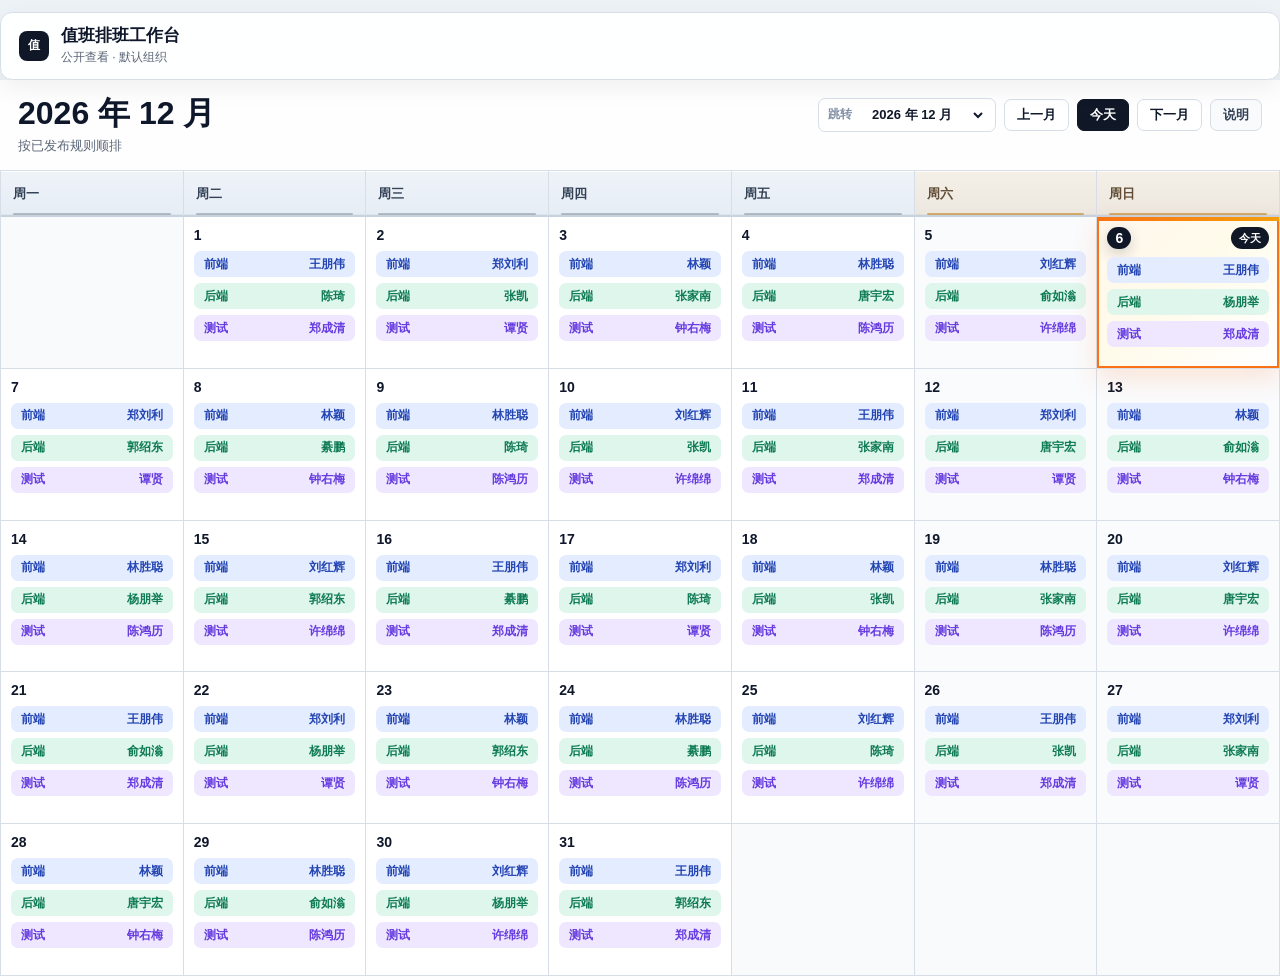
==== commit 92e7ce9a: "fix: stabilize multi-organization roster" ====
--- a/index.html
+++ b/index.html
@@ -222,7 +222,6 @@
     }
     body.admin-mode .side { display: block; }
 
-    body:not(.admin-mode) .topbar { display: none; }
     body:not(.admin-mode) .wrap { padding: 0; }
     body:not(.admin-mode) .main { gap: 0; }
     body:not(.admin-mode) .schedule-shell {
@@ -2367,9 +2366,9 @@
       }
     }
 
-    async function loadGithubScheduleDocument() {
+    async function loadGithubScheduleDocument(schedulePath = getCurrentSchedulePath()) {
       const repoApiBase = getRepoApiBase();
-      const contentsUrl = `${repoApiBase}/contents/${getCurrentSchedulePath()}`;
+      const contentsUrl = `${repoApiBase}/contents/${schedulePath}`;
       const response = await githubRequest(contentsUrl);
       if (response.status === 404) {
         return { sha: null, document: null };
@@ -2399,19 +2398,24 @@
       return { sha: payload.sha || null, document };
     }
 
-    async function saveScheduleToGithub() {
+    async function saveScheduleToGithub(preloadedRemote = null) {
       clearGithubMessage();
       if (!lastGeneratedState) {
         throw new Error("请先维护团队名单，再发布到公开页。");
       }
       const settings = readGithubSettings();
+      const schedulePath = getCurrentSchedulePath();
       const repoApiBase = getRepoApiBase();
-      const contentsUrl = `${repoApiBase}/contents/${getCurrentSchedulePath()}`;
-      const remote = await loadGithubScheduleDocument();
+      const contentsUrl = `${repoApiBase}/contents/${schedulePath}`;
+      const remote = preloadedRemote || await loadGithubScheduleDocument(schedulePath);
 
       const document = buildScheduleDocument(lastGeneratedState, remote.document);
+      document.organization = {
+        slug: currentOrganization?.slug || "default",
+        name: currentOrganization?.name || "默认组织"
+      };
       const body = {
-        message: `chore: update roster rules ${todayDateKey()}`,
+        message: `chore: update ${document.organization.slug} roster rules ${todayDateKey()}`,
         content: encodeBase64Utf8(`${JSON.stringify(document, null, 2)}\n`)
       };
       if (remote.sha) body.sha = remote.sha;
@@ -2434,7 +2438,7 @@
         $("notePersistence").textContent = `已发布值班规则；今天之前不主动改变，今天及以后按新规则顺排。`;
       }
       syncTopbar();
-      setGithubMessage("ok", `已发布到公开页，同时提交到 ${settings.repoSlug}/${getCurrentSchedulePath()}。`);
+      setGithubMessage("ok", `已发布到公开页，同时提交到 ${settings.repoSlug}/${schedulePath}。`);
       return result;
     }
 
@@ -2881,6 +2885,10 @@
       }
       try {
         buildTeamData();
+        const settings = readGithubSettings();
+        const remote = settings.token
+          ? await loadGithubScheduleDocument()
+          : { sha: null, document: remoteScheduleDocument };
         persistTeamConfigToStorage();
         setCurrentYearMonth();
         populateMonthPicker(Number($("year").value), Number($("month").value));
@@ -2889,13 +2897,13 @@
         if (!ok) {
           throw new Error("本月排班生成失败，请检查团队名称和成员名单。");
         }
-        if (!readGithubSettings().token) {
+        if (!settings.token) {
           openGithubSettings("githubToken");
-          setTeamPublishMessage("info", "还差 GitHub Token。填写并保存到本机后，再点“发布到公开页”。");
-          showToast("先配置 Token", "error");
+          setTeamPublishMessage("error", "先填写 GitHub Token。");
+          showToast("先填写 GitHub Token。", "error");
           return;
         }
-        const result = await saveScheduleToGithub();
+        const result = await saveScheduleToGithub(remote);
         confirmationReady = false;
         resetConfirmChecks();
         setTeamPublishMessage("ok", `已发布到公开页，提交：${result.commit?.sha ? result.commit.sha.slice(0, 7) : "完成"}。`);
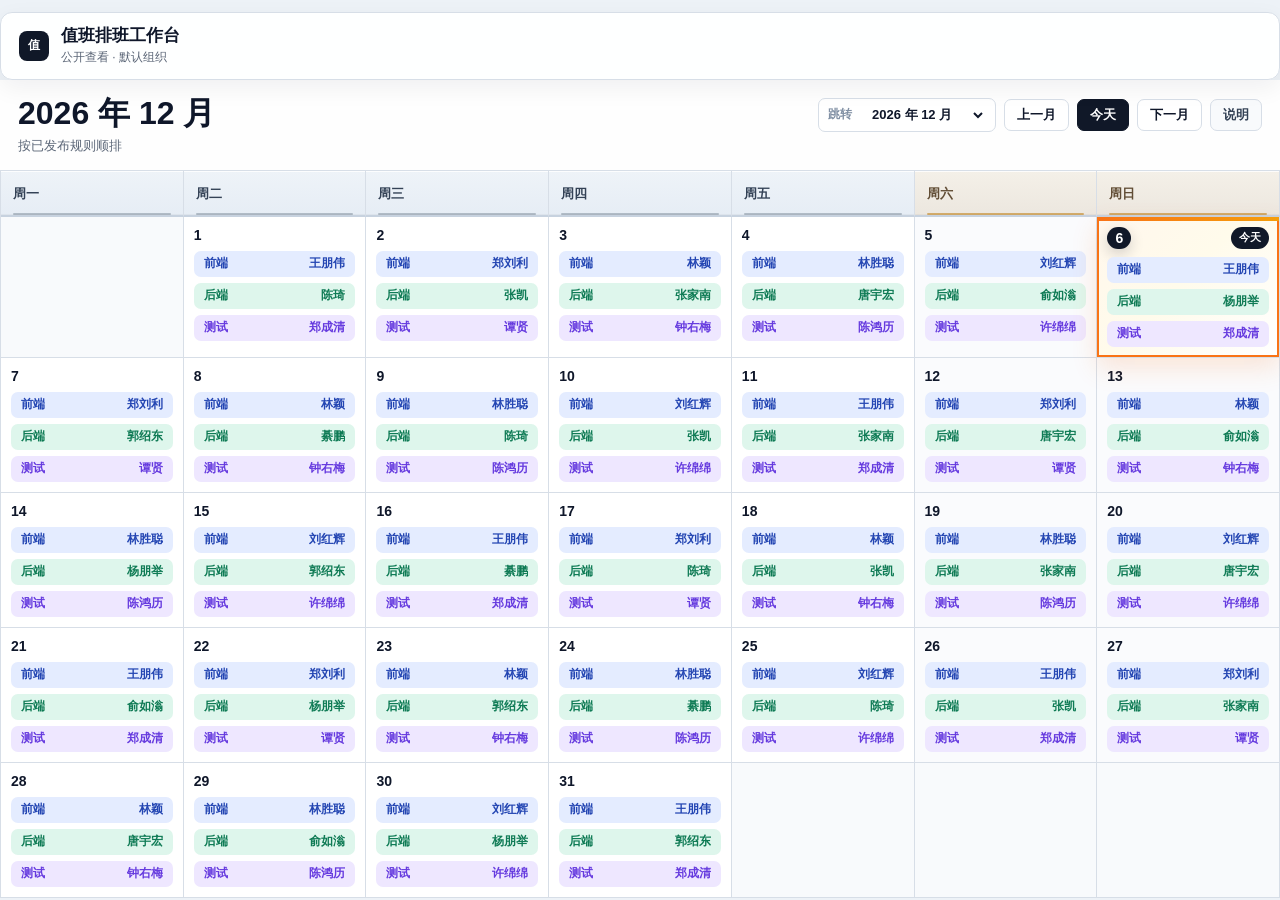
==== commit b5b18887: "fix: tighten public roster layout" ====
--- a/index.html
+++ b/index.html
@@ -225,16 +225,16 @@
     body:not(.admin-mode) .wrap { padding: 0; }
     body:not(.admin-mode) .main { gap: 0; }
     body:not(.admin-mode) .schedule-shell {
-      min-height: 100dvh;
+      min-height: calc(100dvh - 104px);
       border: 0;
       border-radius: 0;
       box-shadow: none;
     }
     body:not(.admin-mode) .calendar-grid {
-      min-height: calc(100dvh - 94px);
+      min-height: calc(100dvh - 206px);
     }
     body:not(.admin-mode) .day-cell {
-      min-height: max(118px, calc((100dvh - 142px) / var(--calendar-weeks)));
+      min-height: max(110px, calc((100dvh - 252px) / var(--calendar-weeks)));
     }
 
     .section {
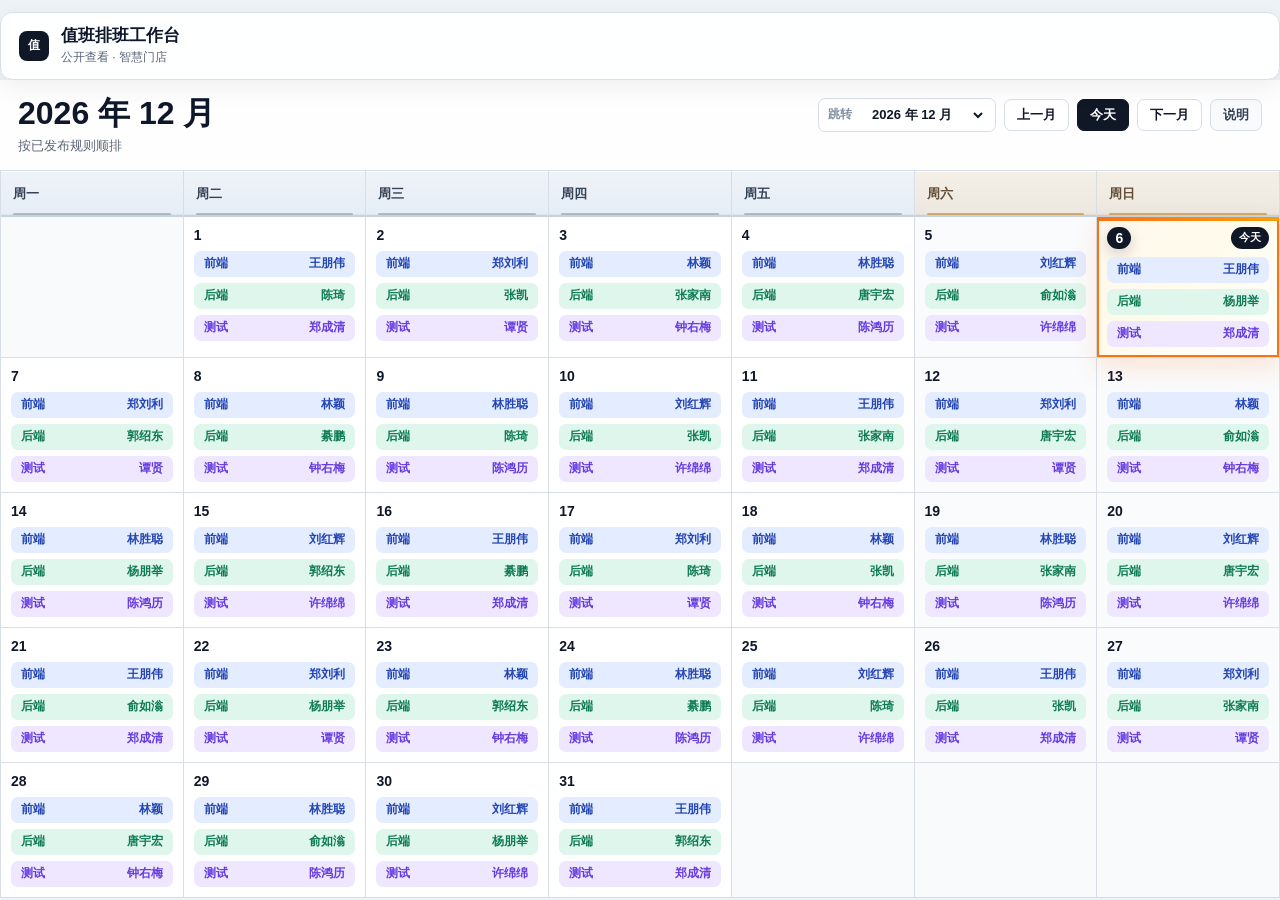
==== commit d53f112d: "fix: ignore stale roster drafts" ====
--- a/index.html
+++ b/index.html
@@ -2031,6 +2031,11 @@
       }));
     }
 
+    function getTeamConfigStorageKey() {
+      const slug = currentOrganization?.slug || "default";
+      return `${LS_TEAM_CONFIG}:${slug}`;
+    }
+
     function applyTeamFormState(teams) {
       [1, 2, 3].forEach((index) => {
         const team = teams?.[index - 1];
@@ -2044,8 +2049,11 @@
     }
 
     function persistTeamConfigToStorage() {
-      localStorage.setItem(LS_TEAM_CONFIG, JSON.stringify({
-        version: 1,
+      localStorage.setItem(getTeamConfigStorageKey(), JSON.stringify({
+        version: 2,
+        organizationSlug: currentOrganization?.slug || "default",
+        savedAtIso: new Date().toISOString(),
+        remoteUpdatedAt: remoteScheduleDocument?.updatedAt || "",
         teams: readTeamFormState()
       }));
       teamConfigSavedAt = nowTime();
@@ -2055,27 +2063,50 @@
       syncTopbar();
     }
 
-    function loadTeamConfigFromStorage() {
-      const raw = localStorage.getItem(LS_TEAM_CONFIG);
+    function isRemoteNewerThanDraft(remote, draft) {
+      const remoteTime = Date.parse(remote?.updatedAt || "");
+      const draftTime = Date.parse(draft?.savedAtIso || "");
+      return Number.isFinite(remoteTime) && Number.isFinite(draftTime) && remoteTime > draftTime;
+    }
+
+    function loadTeamConfigFromStorage(remotePreview = null) {
+      const raw = localStorage.getItem(getTeamConfigStorageKey());
       if (!raw) return false;
       try {
         const parsed = JSON.parse(raw);
         if (!Array.isArray(parsed?.teams) || !parsed.teams.length) return false;
+        const organizationSlug = currentOrganization?.slug || "default";
+        if (parsed.organizationSlug && parsed.organizationSlug !== organizationSlug) {
+          localStorage.removeItem(getTeamConfigStorageKey());
+          return false;
+        }
+        if ((parsed.version || 1) < 2 || !parsed.savedAtIso) {
+          if (remotePreview) {
+            localStorage.removeItem(getTeamConfigStorageKey());
+            return false;
+          }
+        }
+        if (isRemoteNewerThanDraft(remotePreview, parsed)) {
+          localStorage.removeItem(getTeamConfigStorageKey());
+          return false;
+        }
         applyTeamFormState(parsed.teams);
         return true;
       } catch (error) {
-        localStorage.removeItem(LS_TEAM_CONFIG);
+        localStorage.removeItem(getTeamConfigStorageKey());
         return false;
       }
     }
 
-    function loadLocalUiState() {
+    function loadGithubSettingsFromStorage() {
       const storedRepo = normalizeRepoSlug(localStorage.getItem(LS_REPO) || DEFAULT_REPO) || DEFAULT_REPO;
       const storedToken = String(localStorage.getItem(LS_TOKEN) || "").trim();
       applyGithubSettings({ repoSlug: storedRepo, token: storedToken });
-      const loadedTeamConfig = isAdminRoute() ? loadTeamConfigFromStorage() : false;
       $("manageDetails").open = false;
-      return loadedTeamConfig;
+    }
+
+    function loadLocalUiState(remotePreview = null) {
+      return isAdminRoute() ? loadTeamConfigFromStorage(remotePreview) : false;
     }
 
     function openGithubSettings(targetId) {
@@ -2938,7 +2969,7 @@
     async function boot() {
       setCurrentYearMonth();
       applyDefaultMembers();
-      const loadedTeamConfig = loadLocalUiState();
+      loadGithubSettingsFromStorage();
       syncTeamCards();
       renderTeamConfigStatus();
       populateMonthPicker(Number($("year").value), Number($("month").value));
@@ -2953,6 +2984,7 @@
       }
       const remotePreview = await loadRemoteSchedulePreview();
       remoteScheduleDocument = remotePreview;
+      const loadedTeamConfig = loadLocalUiState(remotePreview);
       if (remotePreview) {
         if (isAdminRoute() && !loadedTeamConfig && Array.isArray(remotePreview.current?.teams)) {
           applyTeamFormState(remotePreview.current.teams);
